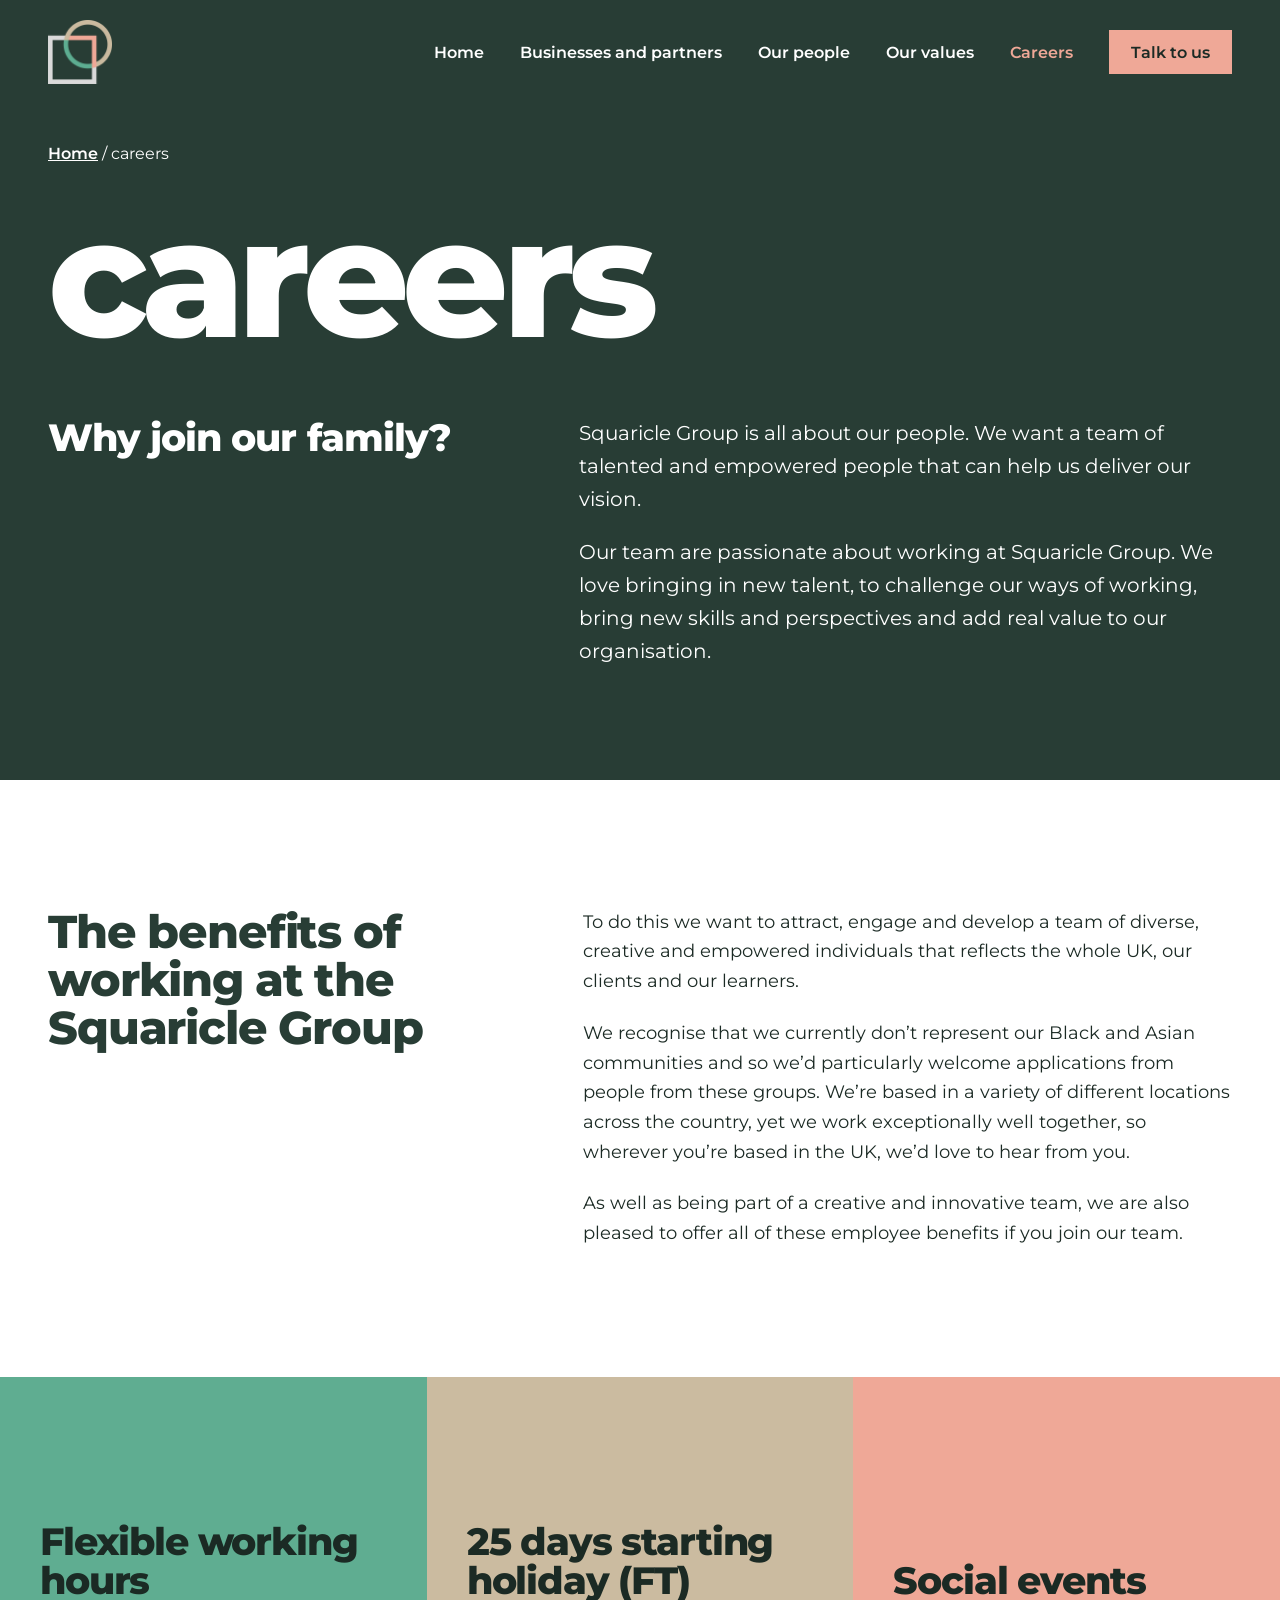
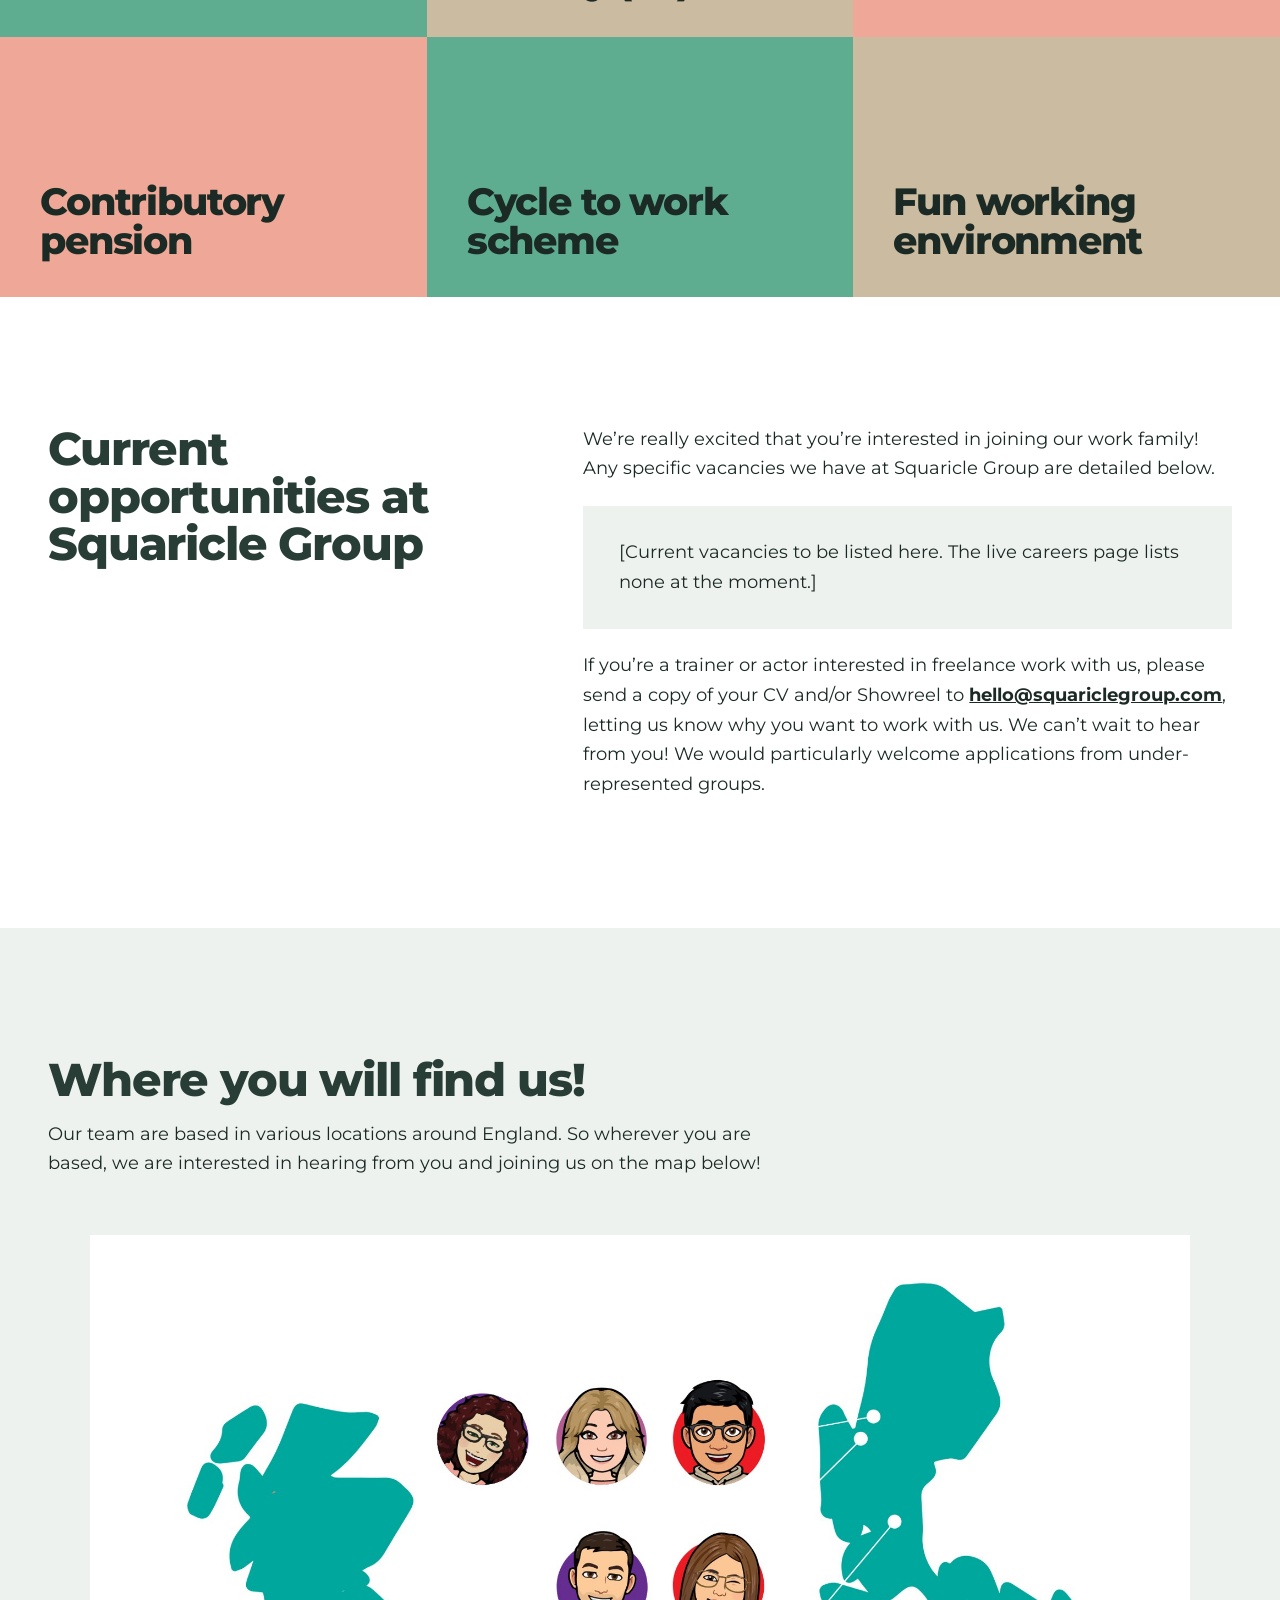
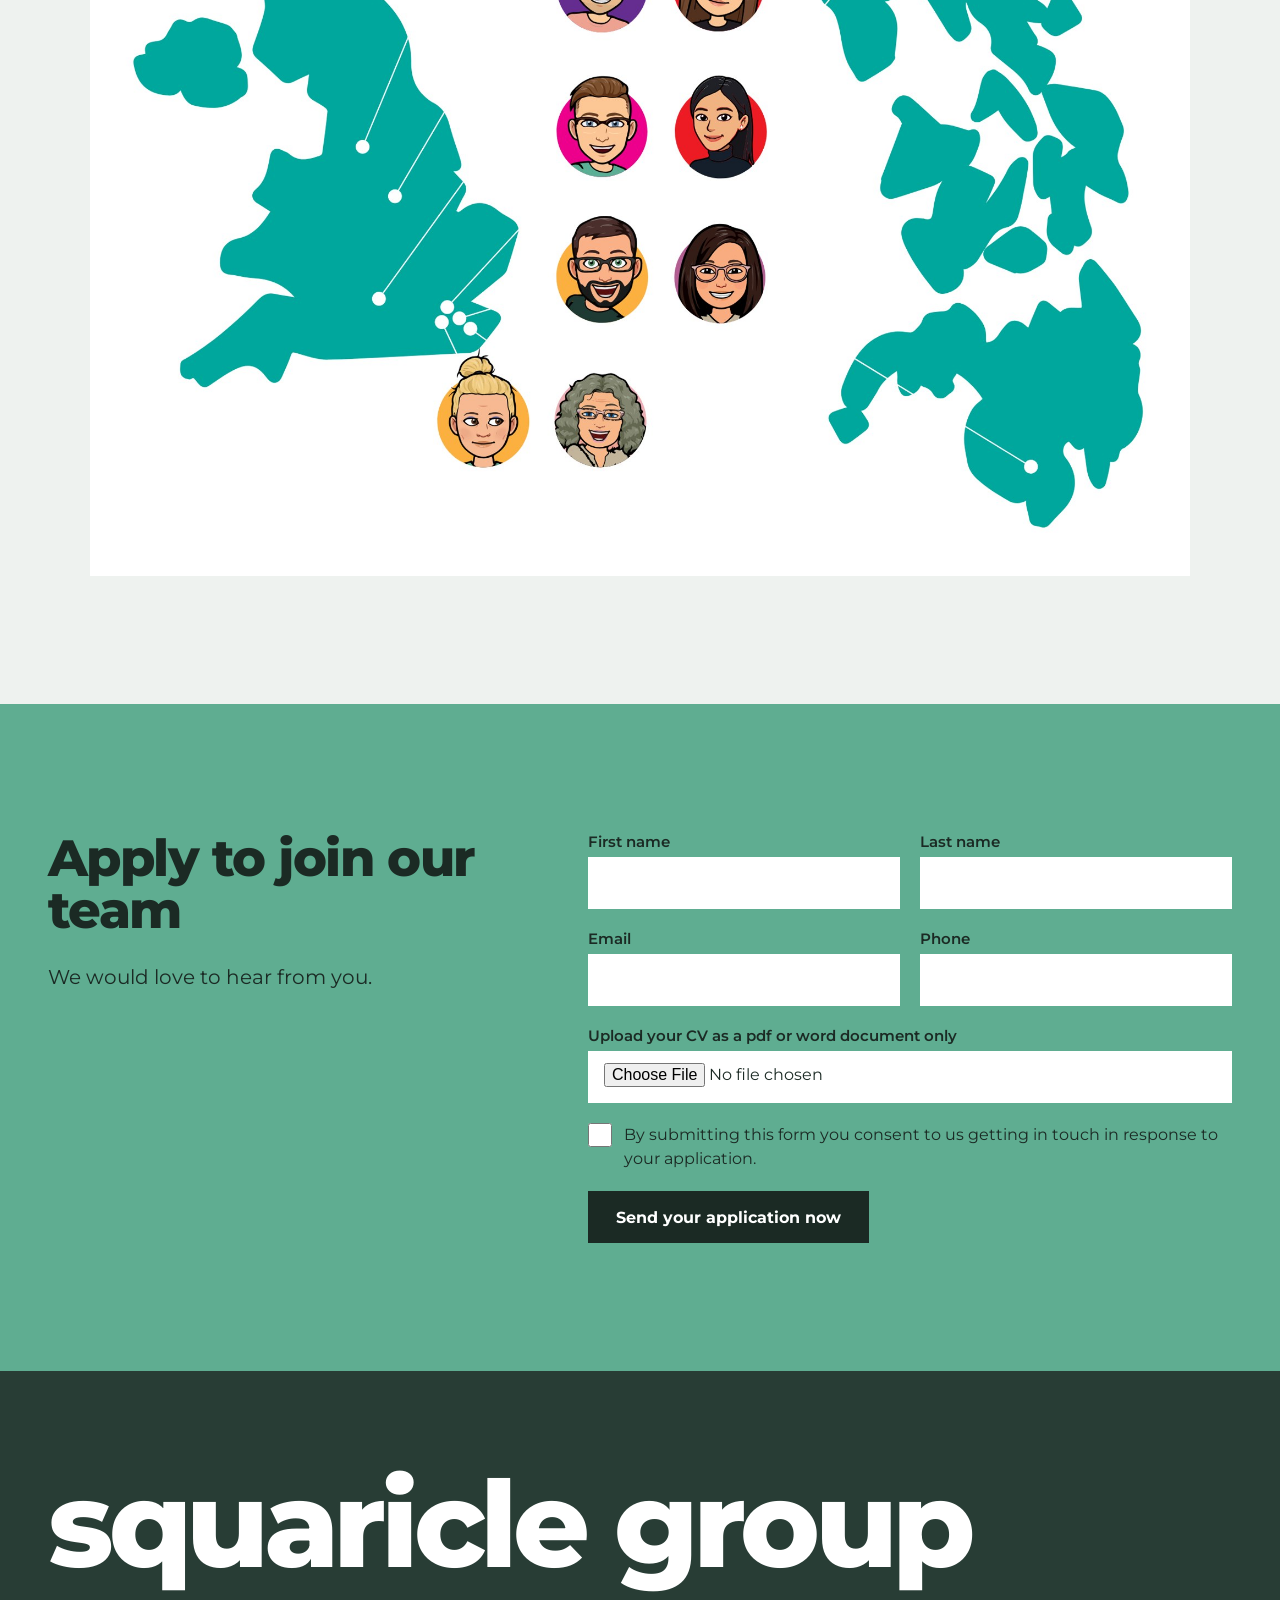
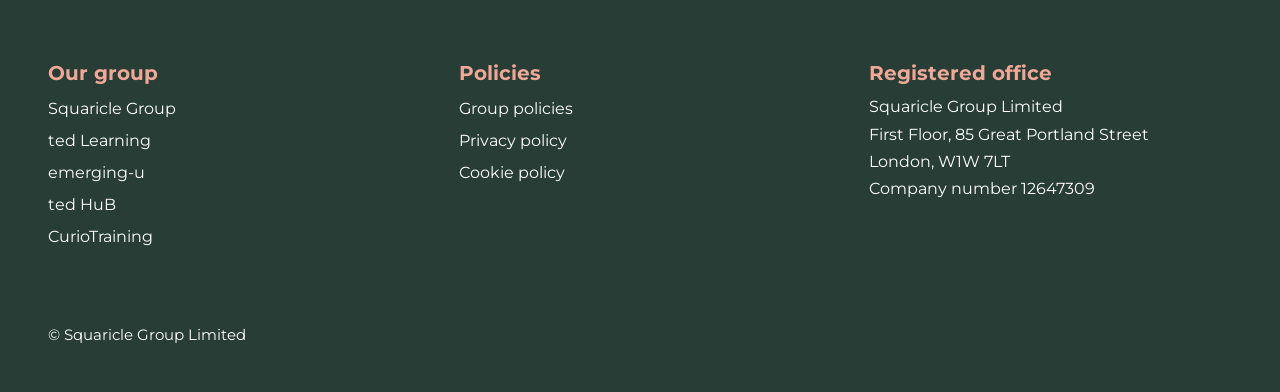
==== careers.html @ 1ebfaa3a "Squaricle Group website: static HTML/CSS/JS Twelve responsive pages, shared stylesheet and script, s" ====
<!doctype html>
<html lang="en">
<head>
<meta charset="utf-8">
<meta name="viewport" content="width=device-width, initial-scale=1">
<title>Careers | Squaricle Group</title>
<meta name="description" content="Join the Squaricle Group family. Benefits, where we are based and how to apply.">
<meta name="theme-color" content="#283d35">
<meta property="og:type" content="website">
<meta property="og:site_name" content="Squaricle Group">
<meta property="og:title" content="Careers | Squaricle Group">
<meta property="og:description" content="Join the Squaricle Group family. Benefits, where we are based and how to apply.">
<link rel="icon" href="assets/img/favicon-32.png" sizes="32x32" type="image/png">
<link rel="apple-touch-icon" href="assets/img/apple-touch-icon.png">
<link rel="preload" href="assets/fonts/montserrat-latin.woff2" as="font" type="font/woff2" crossorigin>
<link rel="stylesheet" href="css/site.css">
<link rel="stylesheet" href="css/careers.css">
</head>
<body>
<div style="position:relative;width:100%;background:#ffffff;font-family:'Montserrat',system-ui,sans-serif;color:#1b2a24;overflow:hidden">

<a class="skip" href="#top">Skip to content</a>
<header class="dk" style="background:#283d35">
<div class="wrap" style="display:flex;align-items:center;justify-content:space-between;gap:24px;height:104px">
<a href="index.html" aria-label="Squaricle Group home" style="display:block;line-height:0"><img src="assets/img/sg-symbol.png" alt="Squaricle Group" style="height:64px;width:64px;display:block"></a>
<nav class="nav" id="site-nav" aria-label="Main" style="display:flex;align-items:center;gap:36px">
<a href="index.html">Home</a>
<a href="index.html#brands">Businesses and partners</a>
<a href="our-team.html">Our people</a>
<a href="our-values.html">Our values</a>
<a href="careers.html" aria-current="page" style="color:#efa897">Careers</a>
<a href="index.html#contact" class="btn btn-s" style="min-height:44px;padding:0 22px;color:#1b2a24">Talk to us</a>
</nav>
<button type="button" class="menu-btn" aria-expanded="false" aria-controls="site-nav" aria-label="Open menu"><span></span><span></span><span></span></button>
</div>
</header>

<main id="top">

<section class="dk" style="background:#283d35;padding:40px 0 112px">
<div class="wrap">
<p style="margin:0 0 40px;font-size:16px;color:#ffffff"><a href="index.html" style="color:#ffffff;font-weight:600">Home</a> / careers</p>
<h1 style="margin:0;font-weight:800;font-size:clamp(64px,13vw,190px);line-height:0.9;letter-spacing:-0.045em;color:#ffffff">careers</h1>
<div class="two" style="display:grid;grid-template-columns:5fr 7fr;gap:64px;margin-top:64px;align-items:start">
<p style="margin:0;font-weight:800;font-size:clamp(28px,3vw,44px);line-height:1.1;letter-spacing:-0.025em;color:#ffffff">Why join our family?</p>
<div style="display:flex;flex-direction:column;gap:20px">
<p style="margin:0;font-size:20px;line-height:1.65;color:#ffffff">Squaricle Group is all about our people. We want a team of talented and empowered people that can help us deliver our vision.</p>
<p style="margin:0;font-size:20px;line-height:1.65;color:#ffffff">Our team are passionate about working at Squaricle Group. We love bringing in new talent, to challenge our ways of working, bring new skills and perspectives and add real value to our organisation.</p>
</div>
</div>
</div>
</section>

<section style="padding:128px 0">
<div class="wrap two" style="display:grid;grid-template-columns:5fr 7fr;gap:72px;align-items:start">
<h2 class="h2">The benefits of working at the Squaricle Group</h2>
<div style="display:flex;flex-direction:column;gap:22px">
<p class="p">To do this we want to attract, engage and develop a team of diverse, creative and empowered individuals that reflects the whole UK, our clients and our learners.</p>
<p class="p">We recognise that we currently don’t represent our Black and Asian communities and so we’d particularly welcome applications from people from these groups. We’re based in a variety of different locations across the country, yet we work exceptionally well together, so wherever you’re based in the UK, we’d love to hear from you.</p>
<p class="p">As well as being part of a creative and innovative team, we are also pleased to offer all of these employee benefits if you join our team.</p>
</div>
</div>
</section>

<section class="three" style="display:grid;grid-template-columns:repeat(3,minmax(0,1fr))">
<div class="ben" style="background:#5fad91"><p>Flexible working hours</p></div>
<div class="ben" style="background:#cbbba0"><p>25 days starting holiday (FT)</p></div>
<div class="ben" style="background:#efa897"><p>Social events</p></div>
<div class="ben" style="background:#efa897"><p>Contributory pension</p></div>
<div class="ben" style="background:#5fad91"><p>Cycle to work scheme</p></div>
<div class="ben" style="background:#cbbba0"><p>Fun working environment</p></div>
</section>

<section style="padding:128px 0">
<div class="wrap two" style="display:grid;grid-template-columns:5fr 7fr;gap:72px;align-items:start">
<div>
<h2 class="h2">Current opportunities at Squaricle Group</h2>
</div>
<div style="display:flex;flex-direction:column;gap:22px">
<p class="p">We’re really excited that you’re interested in joining our work family! Any specific vacancies we have at Squaricle Group are detailed below.</p>
<div style="background:#eef2ef;padding:32px 36px"><p class="p">[Current vacancies to be listed here. The live careers page lists none at the moment.]</p></div>
<p class="p">If you’re a trainer or actor interested in freelance work with us, please send a copy of your CV and/or Showreel to <a href="mailto:hello@squariclegroup.com">hello@squariclegroup.com</a>, letting us know why you want to work with us. We can’t wait to hear from you! We would particularly welcome applications from under-represented groups.</p>
</div>
</div>
</section>

<section style="background:#eef2ef;padding:128px 0">
<div class="wrap">
<h2 class="h2">Where you will find us!</h2>
<p class="p" style="margin-top:16px;max-width:760px">Our team are based in various locations around England. So wherever you are based, we are interested in hearing from you and joining us on the map below!</p>
<img src="assets/img/team-map-sept-26.jpg" alt="Map showing where the Squaricle Group family are based, in the United Kingdom and the Philippines" style="display:block;width:100%;max-width:1100px;height:auto;margin:56px auto 0;background:#ffffff">
</div>
</section>

<section id="apply" style="background:#5fad91;padding:128px 0">
<div class="wrap two" style="display:grid;grid-template-columns:5fr 7fr;gap:80px;align-items:start">
<div>
<h2 style="margin:0;font-weight:800;font-size:clamp(36px,4vw,60px);line-height:1.02;letter-spacing:-0.03em;color:#1b2a24">Apply to join our team</h2>
<p style="margin:24px 0 0;font-size:20px;line-height:1.6;color:#1b2a24;max-width:460px">We would love to hear from you.</p>
</div>
<form data-form method="post" action="#" style="display:grid;grid-template-columns:repeat(2,minmax(0,1fr));gap:20px">
<div><label class="lbl" for="cfn">First name</label><input class="fld" id="cfn" type="text" autocomplete="given-name" name="cfn"></div>
<div><label class="lbl" for="cln">Last name</label><input class="fld" id="cln" type="text" autocomplete="family-name" name="cln"></div>
<div><label class="lbl" for="cem">Email</label><input class="fld" id="cem" type="email" autocomplete="email" name="cem"></div>
<div><label class="lbl" for="cph">Phone</label><input class="fld" id="cph" type="tel" autocomplete="tel" name="cph"></div>
<div style="grid-column:1 / span 2"><label class="lbl" for="ccv">Upload your CV as a pdf or word document only</label><input class="fld" id="ccv" type="file" accept=".pdf,.doc,.docx" style="padding:12px 16px" name="ccv"></div>
<div style="grid-column:1 / span 2;display:flex;gap:12px;align-items:flex-start"><input id="cco" type="checkbox" style="width:24px;height:24px;margin:0;flex:none" name="cco"><label for="cco" style="font-size:16px;line-height:1.5;color:#1b2a24">By submitting this form you consent to us getting in touch in response to your application.</label></div>
<div style="grid-column:1 / span 2"><button type="submit" class="btn btn-i">Send your application now</button></div>
</form>
</div>
</section>

</main>

<footer class="dk" style="background:#283d35;padding:96px 0 48px;color:#ffffff">
<div class="wrap">
<p style="margin:0;font-weight:800;font-size:clamp(52px,9.4vw,136px);line-height:0.95;letter-spacing:-0.045em;color:#ffffff">squaricle group</p>
<div class="three" style="display:grid;grid-template-columns:repeat(3,minmax(0,1fr));gap:48px;margin-top:80px">
<div class="fl" style="display:flex;flex-direction:column">
<p style="margin:0 0 8px;font-size:20px;font-weight:700;color:#efa897">Our group</p>
<a href="index.html">Squaricle Group</a><a href="ted-learning.html">ted Learning</a><a href="emerging-u.html">emerging-u</a><a href="https://hub.tedlearning.co.uk">ted HuB</a><a href="https://www.curiotraining.com">CurioTraining</a>
</div>
<div class="fl" style="display:flex;flex-direction:column">
<p style="margin:0 0 8px;font-size:20px;font-weight:700;color:#efa897">Policies</p>
<a href="group-policies.html">Group policies</a><a href="privacy-policy.html">Privacy policy</a><a href="cookie-policy.html">Cookie policy</a>
</div>
<div>
<p style="margin:0 0 8px;font-size:20px;font-weight:700;color:#efa897">Registered office</p>
<p style="margin:0;font-size:16px;line-height:1.7;color:#ffffff">Squaricle Group Limited<br>First Floor, 85 Great Portland Street<br>London, W1W 7LT<br>Company number 12647309</p>
</div>
</div>
<p style="margin:72px 0 0;font-size:15px;color:#ffffff">© Squaricle Group Limited</p>
</div>
</footer>

</div>
<script src="js/site.js" defer></script>
</body>
</html>
---- css/site.css ----
/* Squaricle Group – shared styles: fonts, header menu, forms, project filter, hero video */

@font-face {
  font-family: 'Montserrat';
  font-style: normal;
  font-weight: 400 800;
  font-display: swap;
  src: url('../assets/fonts/montserrat-latin-ext.woff2') format('woff2');
  unicode-range: U+0100-02BA, U+02BD-02C5, U+02C7-02CC, U+02CE-02D7, U+02DD-02FF, U+0304, U+0308, U+0329, U+1D00-1DBF, U+1E00-1E9F, U+1EF2-1EFF, U+2020, U+20A0-20AB, U+20AD-20C4, U+2113, U+2C60-2C7F, U+A720-A7FF;
}
@font-face {
  font-family: 'Montserrat';
  font-style: normal;
  font-weight: 400 800;
  font-display: swap;
  src: url('../assets/fonts/montserrat-latin.woff2') format('woff2');
  unicode-range: U+0000-00FF, U+0131, U+0152-0153, U+02BB-02BC, U+02C6, U+02DA, U+02DC, U+0304, U+0308, U+0329, U+2000-206F, U+20AC, U+2122, U+2191, U+2193, U+2212, U+2215, U+FEFF, U+FFFD;
}

html { scroll-behavior: smooth; }
img { max-width: 100%; }
:target { scroll-margin-top: 24px; }

/* Skip link */
.skip {
  position: absolute;
  left: -9999px;
  top: 0;
  z-index: 100;
  padding: 14px 20px;
  background: #efa897;
  color: #1b2a24;
  font-weight: 700;
  text-decoration: none;
}
.skip:focus { left: 8px; top: 8px; }

/* Header and mobile menu */
header { position: relative; z-index: 30; }
.menu-btn {
  display: none;
  width: 48px;
  height: 48px;
  padding: 0;
  border: 0;
  background: #efa897;
  cursor: pointer;
  flex-direction: column;
  align-items: center;
  justify-content: center;
  gap: 6px;
}
.menu-btn span { display: block; width: 22px; height: 3px; background: #1b2a24; }
@media (max-width: 900px) {
  .menu-btn { display: flex; }
  .nav { display: none !important; }
  .nav.open {
    display: flex !important;
    flex-direction: column;
    align-items: stretch !important;
    gap: 0 !important;
    position: absolute;
    left: 0;
    right: 0;
    top: 100%;
    z-index: 40;
    background: #283d35;
    padding: 8px 20px 28px;
  }
  .nav.open a { display: block; padding: 15px 0; font-size: 20px; }
  .nav.open a.btn { display: flex; margin-top: 12px; font-size: 16px; padding: 0 22px; }
}

/* Project filter (home page) */
.chip { background: #ffffff; color: #1b2a24; }
.chip:hover { background: #fcb040; }
.chip[aria-pressed="true"] { background: #283d35; color: #ffffff; }
.card[hidden] { display: none; }

/* Hero video */
.herovid[hidden] { display: none; }
@media (prefers-reduced-motion: reduce) {
  html { scroll-behavior: auto; }
  .herovid { display: none; }
  .card img { transition: none; }
}

/* Forms */
.form-status {
  grid-column: 1 / -1;
  margin: 0;
  padding: 16px 20px;
  font-size: 16px;
  line-height: 1.5;
  font-weight: 600;
  background: #ffffff;
  color: #1b2a24;
}
.form-status[hidden] { display: none; }
.form-status.error { background: #1b2a24; color: #ffffff; }
---- css/careers.css ----
/* Page styles for careers.html */
body{margin:0;font-family:'Montserrat',system-ui,sans-serif}
*{box-sizing:border-box}
a:focus-visible,button:focus-visible,input:focus-visible{outline:3px solid #1b2a24;outline-offset:3px}
.dk a:focus-visible,.dk button:focus-visible{outline-color:#efa897}
.wrap{max-width:1440px;margin:0 auto;padding:0 48px}
.h2{margin:0;font-weight:800;font-size:clamp(32px,3.6vw,52px);line-height:1.04;letter-spacing:-0.025em;color:#283d35}
.p{margin:0;font-size:18px;line-height:1.65;color:#1b2a24}
.p a{color:#1b2a24;font-weight:700}
.nav a{color:#ffffff;text-decoration:none;font-weight:600;font-size:16px}
.nav a:hover{color:#efa897}
.btn{display:inline-flex;align-items:center;justify-content:center;min-height:52px;padding:0 28px;font-family:inherit;font-size:16px;font-weight:700;text-decoration:none;border:0;cursor:pointer;border-radius:0}
.btn-s{background:#efa897;color:#1b2a24}
.btn-i{background:#1b2a24;color:#ffffff}
.btn-i:hover{background:#283d35}
.lbl{display:block;font-size:15px;font-weight:600;color:#1b2a24;margin:0 0 6px}
.fld{display:block;width:100%;min-height:52px;padding:0 16px;font-family:inherit;font-size:16px;color:#1b2a24;background:#ffffff;border:0;border-radius:0}
.fl a{color:#ffffff;text-decoration:none;font-size:16px;line-height:2}
.fl a:hover{color:#efa897}
.ben{min-height:260px;padding:36px 40px;display:flex;align-items:flex-end}
.ben p{margin:0;font-weight:800;font-size:clamp(28px,3vw,44px);line-height:1.02;letter-spacing:-0.03em;color:#1b2a24}
@media(max-width:900px){
.wrap{padding:0 20px}
.two{grid-template-columns:1fr !important}
.three{grid-template-columns:1fr !important}
.ben{min-height:150px;padding:24px 20px}
.nav{display:none !important}
}
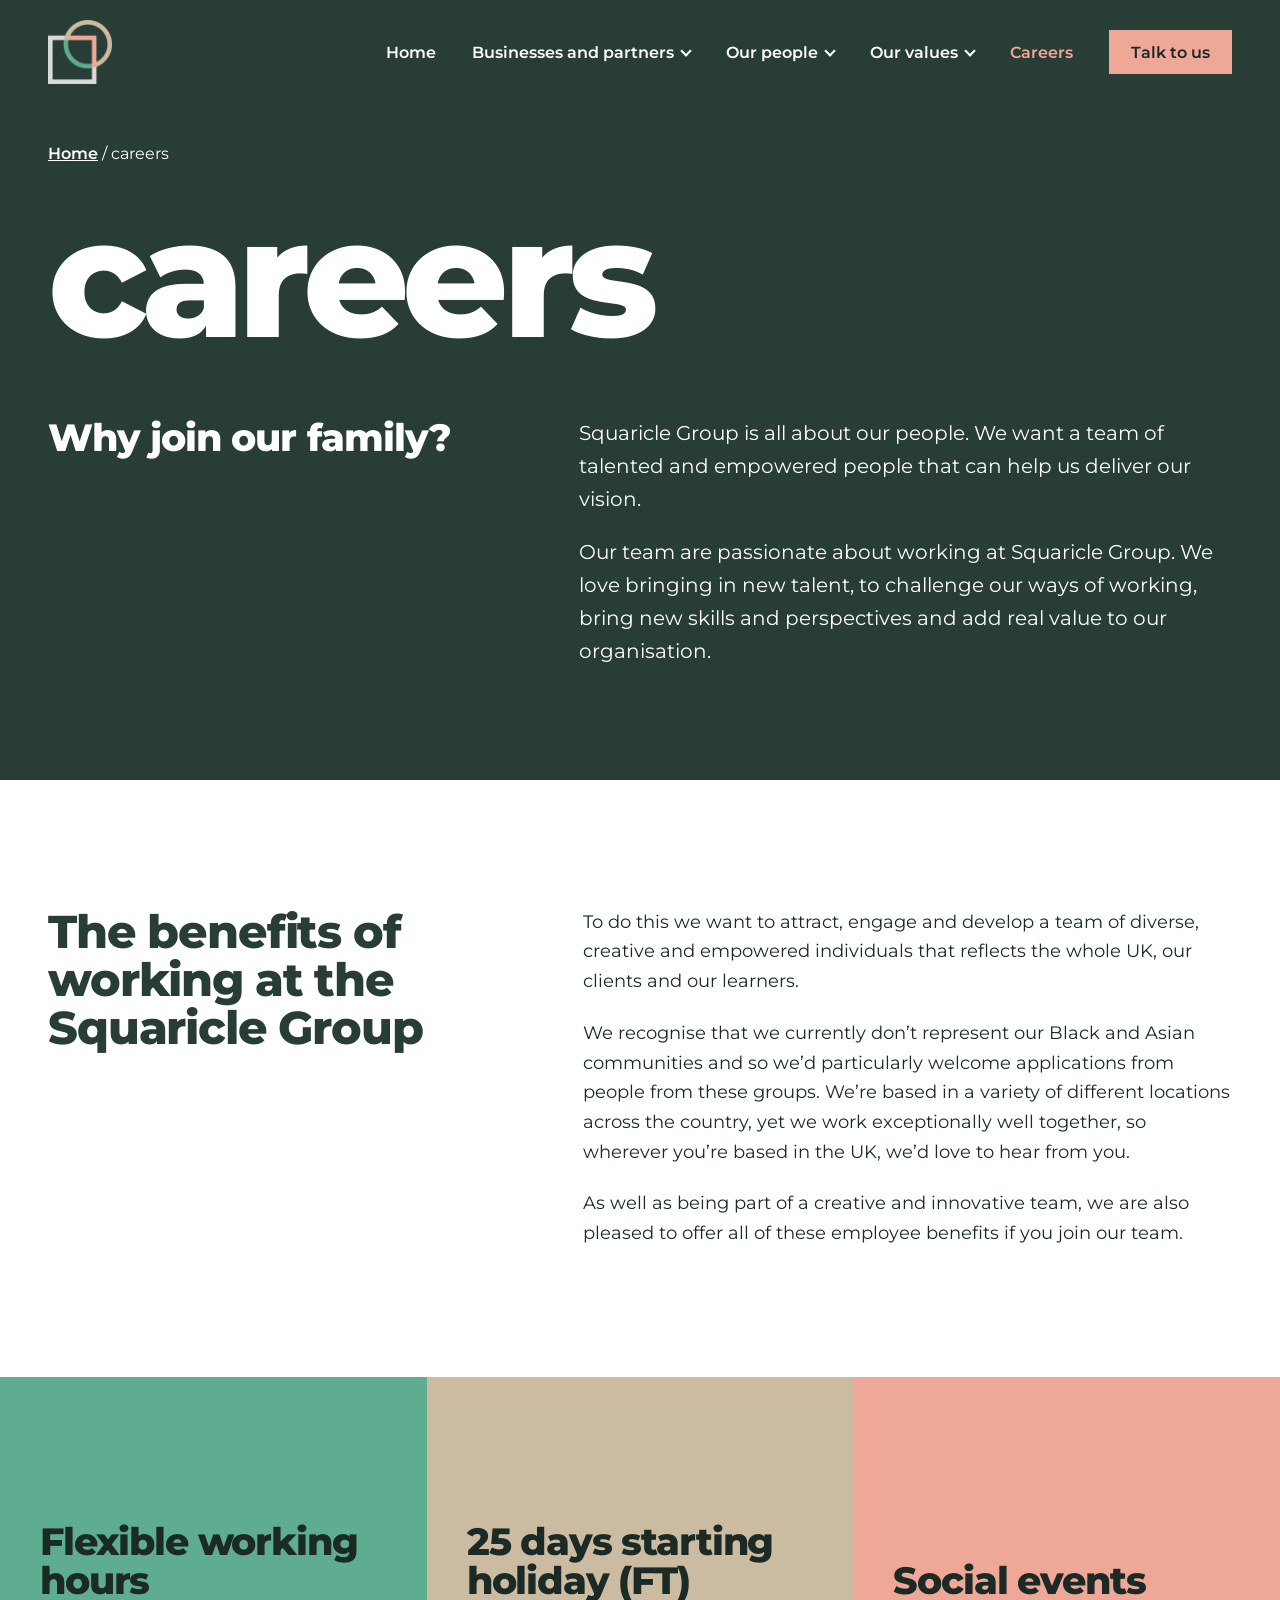
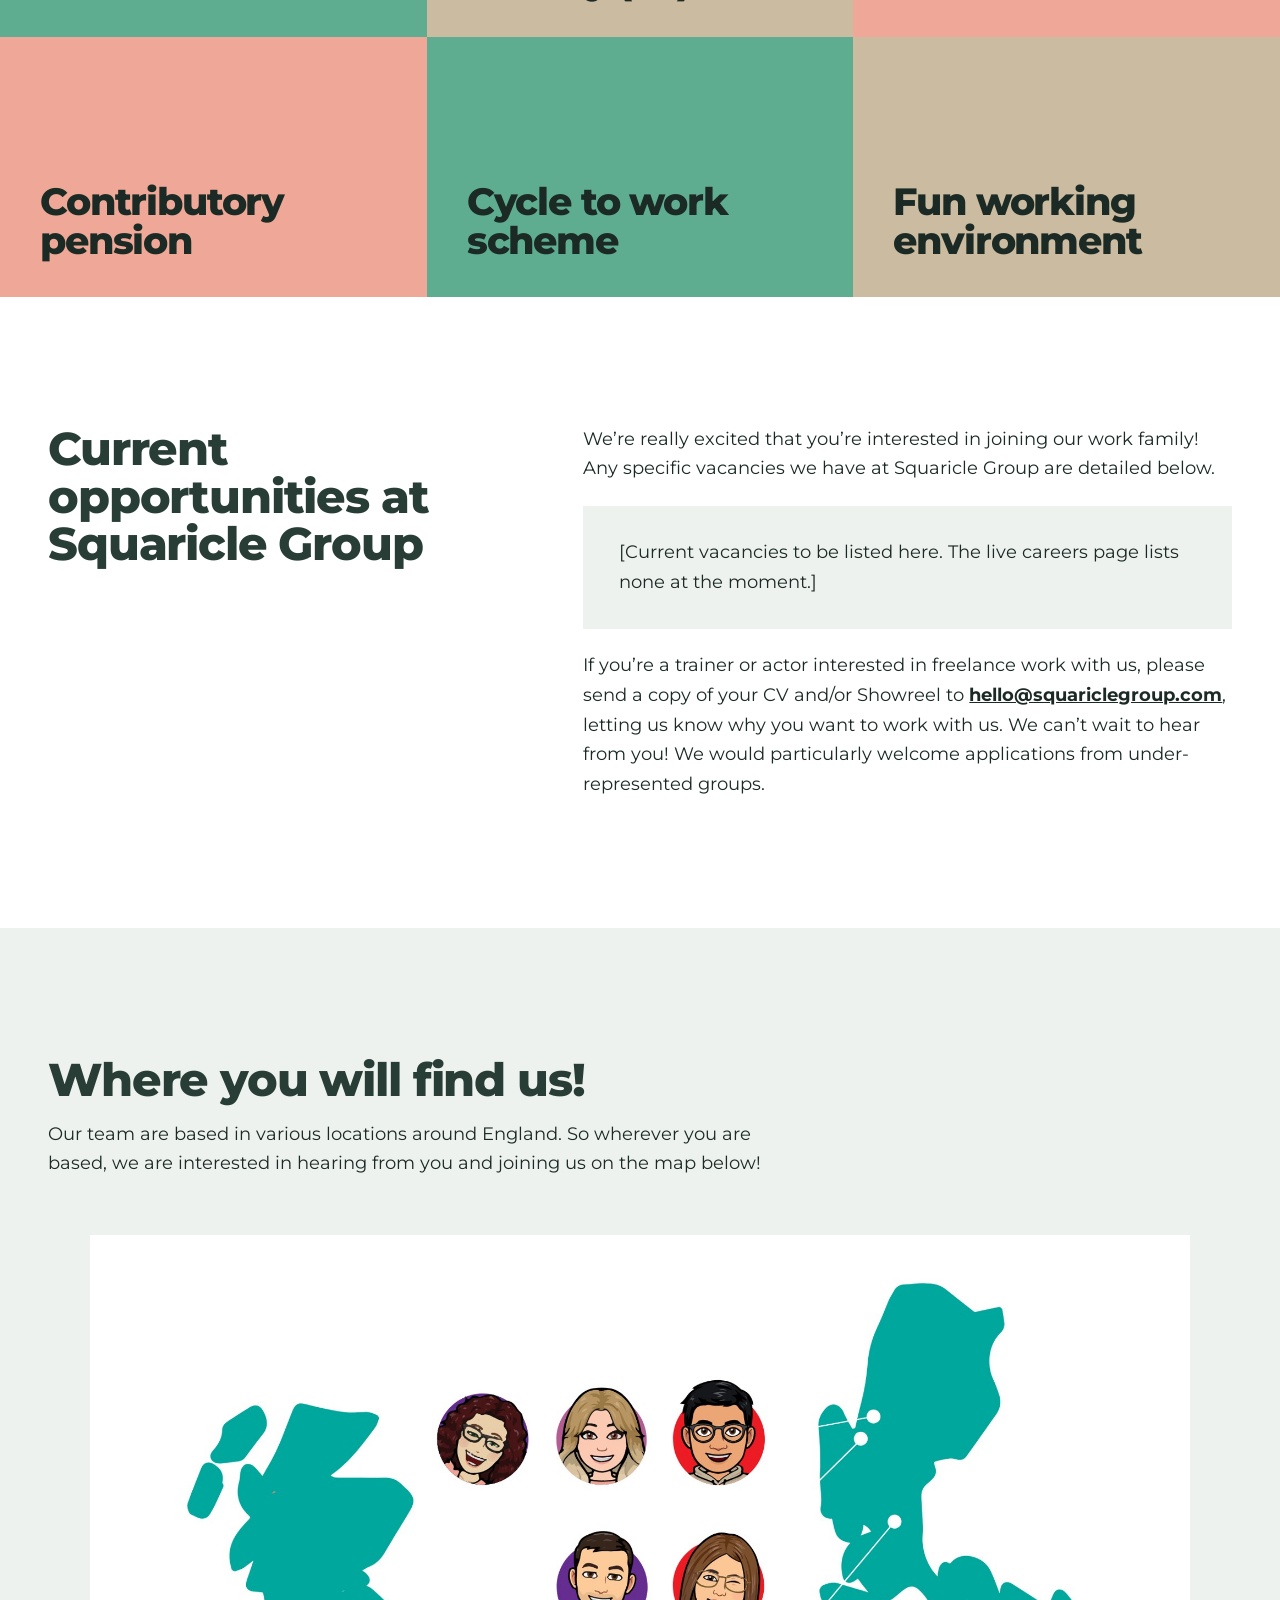
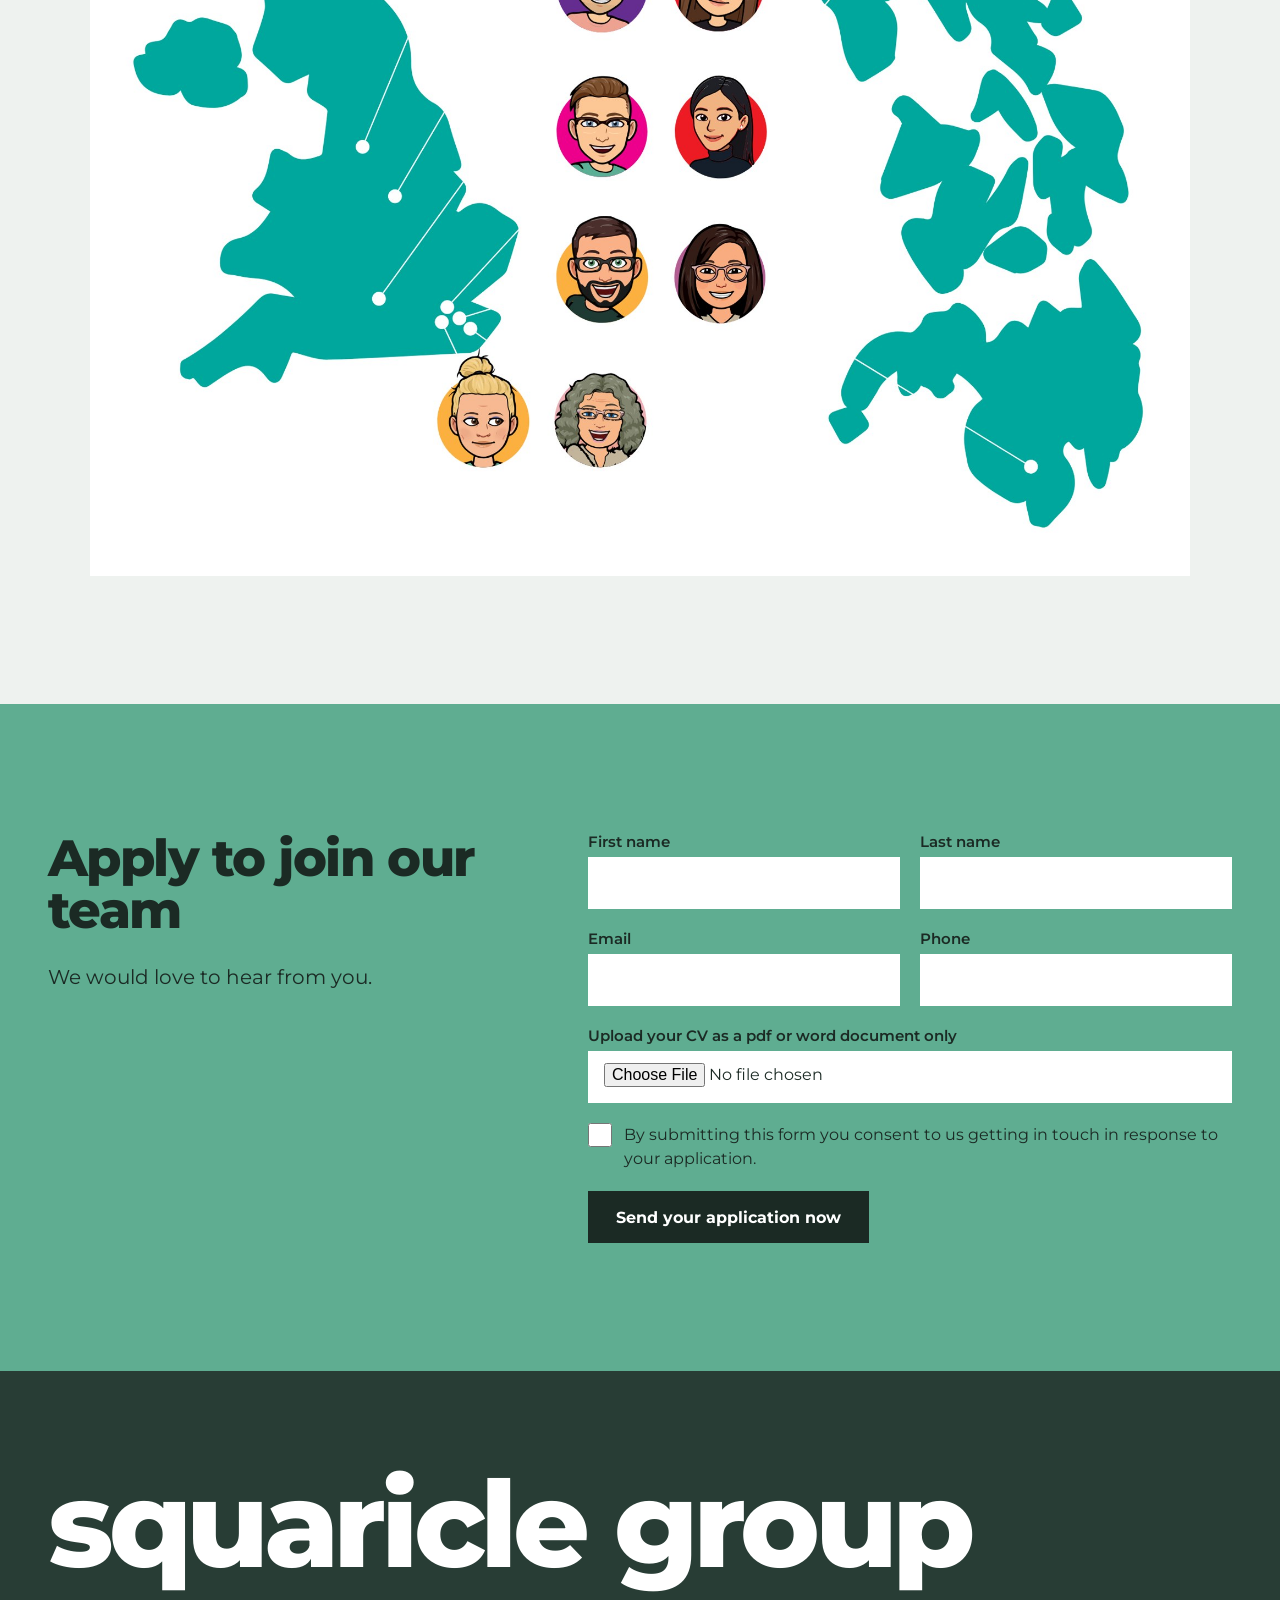
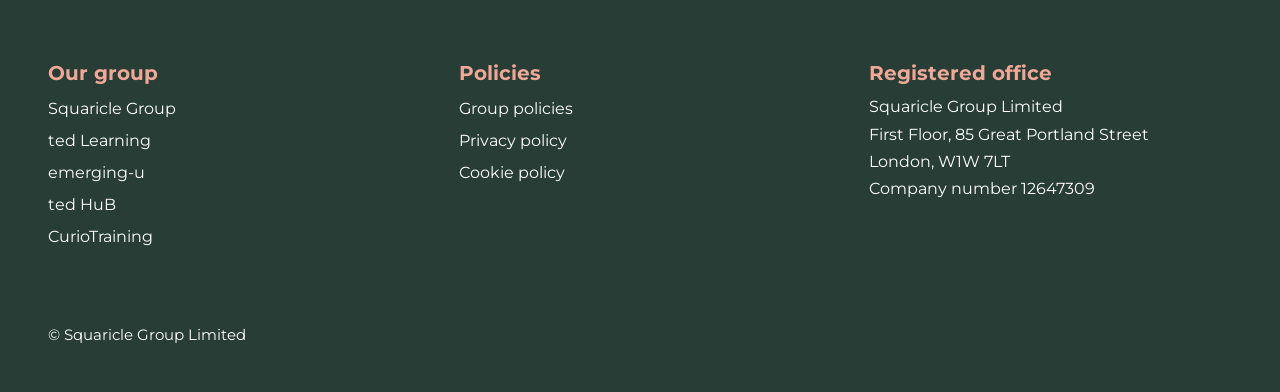
==== commit 329e1b51: "Add drop-down sub pages, Our values tab bar and mission placeholder Co-Authored-By: Claude Sonnet 5." ====
--- a/careers.html
+++ b/careers.html
@@ -25,9 +25,9 @@
 <a href="index.html" aria-label="Squaricle Group home" style="display:block;line-height:0"><img src="assets/img/sg-symbol.png" alt="Squaricle Group" style="height:64px;width:64px;display:block"></a>
 <nav class="nav" id="site-nav" aria-label="Main" style="display:flex;align-items:center;gap:36px">
 <a href="index.html">Home</a>
-<a href="index.html#brands">Businesses and partners</a>
-<a href="our-team.html">Our people</a>
-<a href="our-values.html">Our values</a>
+<div class="has-sub"><a href="index.html#brands">Businesses and partners</a><ul class="sub" aria-label="Businesses and partners"><li><a href="ted-learning.html">ted Learning</a></li><li><a href="https://hub.tedlearning.co.uk" target="_blank" rel="noopener">ted HuB</a></li><li><a href="emerging-u.html">emerging-u</a></li><li><a href="https://www.curiotraining.com" target="_blank" rel="noopener">CurioTraining</a></li></ul></div>
+<div class="has-sub"><a href="our-team.html">Our people</a><ul class="sub" aria-label="Our people"><li><a href="our-team.html#leadership">Leadership</a></li><li><a href="our-team.html">Our team</a></li></ul></div>
+<div class="has-sub"><a href="our-values.html">Our values</a><ul class="sub" aria-label="Our values"><li><a href="our-values.html">Our values &amp; mission</a></li><li><a href="diversity-and-inclusion.html">Diversity &amp; inclusion</a></li><li><a href="people-policy.html">People policy</a></li><li><a href="corporate-social-responsibility.html">Corporate social responsibility</a></li></ul></div>
 <a href="careers.html" aria-current="page" style="color:#efa897">Careers</a>
 <a href="index.html#contact" class="btn btn-s" style="min-height:44px;padding:0 22px;color:#1b2a24">Talk to us</a>
 </nav>
--- a/css/site.css
+++ b/css/site.css
@@ -71,6 +71,60 @@
   .nav.open a.btn { display: flex; margin-top: 12px; font-size: 16px; padding: 0 22px; }
 }
 
+/* Dropdown sub-menus */
+.has-sub { position: relative; padding: 24px 0; margin: -24px 0; }
+.has-sub > a::after { content: ""; display: inline-block; width: 6px; height: 6px; margin: 0 0 3px 8px; border-right: 2px solid currentColor; border-bottom: 2px solid currentColor; transform: rotate(45deg); }
+.sub {
+  display: none;
+  position: absolute;
+  top: 100%;
+  left: -20px;
+  z-index: 50;
+  min-width: 270px;
+  margin: 0;
+  padding: 12px 0;
+  list-style: none;
+  background: #283d35;
+}
+.sub a { display: block; padding: 12px 24px; white-space: nowrap; }
+.sub a[aria-current="page"] { color: #efa897; }
+.has-sub:hover .sub,
+.has-sub:focus-within .sub { display: block; }
+
+/* Section tab bar (Our values pages) */
+.subnav { background: #eef2ef; }
+.subnav ul {
+  display: flex;
+  flex-wrap: wrap;
+  gap: 8px;
+  max-width: 1440px;
+  margin: 0 auto;
+  padding: 20px 48px;
+  list-style: none;
+  box-sizing: border-box;
+}
+.subnav a {
+  display: flex;
+  align-items: center;
+  min-height: 48px;
+  padding: 0 22px;
+  background: #ffffff;
+  color: #1b2a24;
+  font-size: 16px;
+  font-weight: 700;
+  text-decoration: none;
+}
+.subnav a:hover { background: #fcb040; }
+.subnav a[aria-current="page"] { background: #283d35; color: #ffffff; }
+@media (max-width: 900px) {
+  .subnav ul { padding: 14px 20px; gap: 6px; }
+  .subnav a { padding: 0 16px; font-size: 15px; }
+  .has-sub { padding: 0; margin: 0; }
+  .has-sub > a::after { display: none; }
+  .sub { display: block; position: static; min-width: 0; padding: 0 0 8px 16px; background: none; }
+  .nav.open .sub a { padding: 10px 0; font-size: 17px; font-weight: 600; }
+}
+
 /* Project filter (home page) */
 .chip { background: #ffffff; color: #1b2a24; }
 .chip:hover { background: #fcb040; }
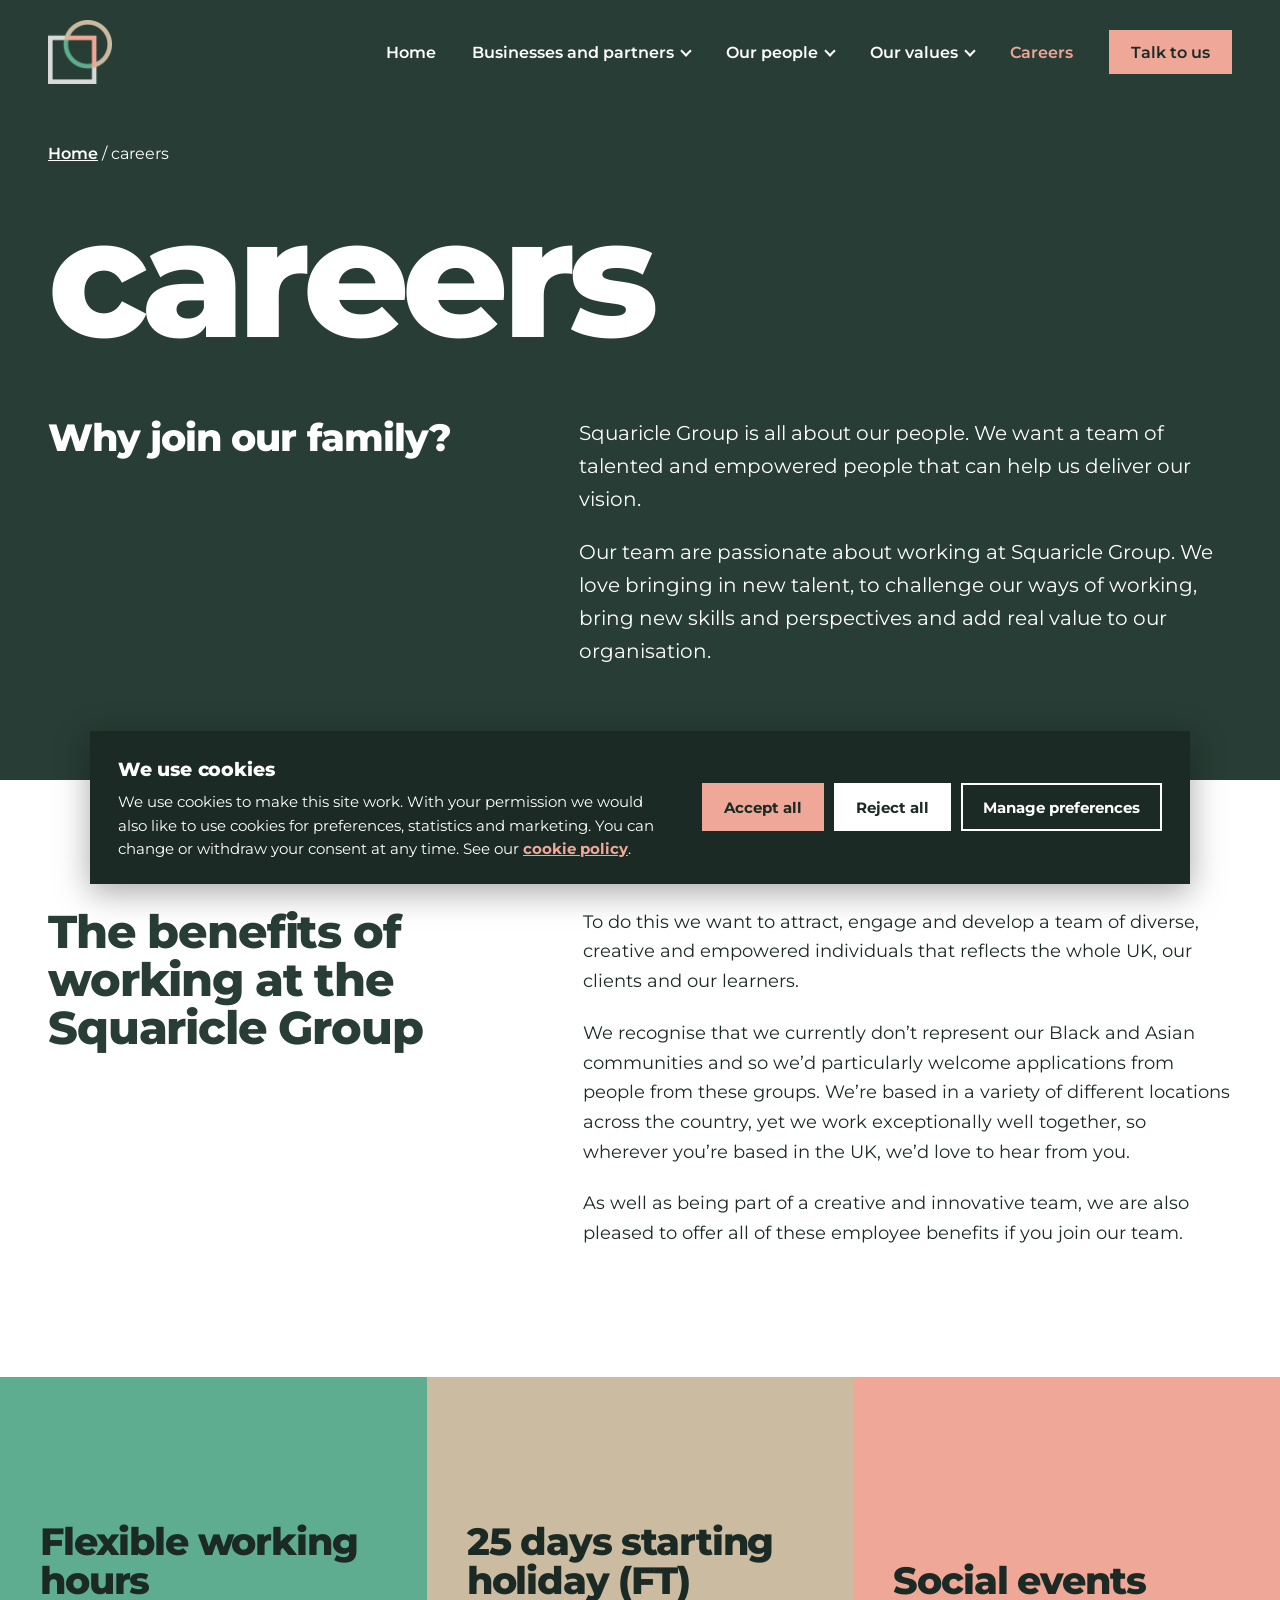
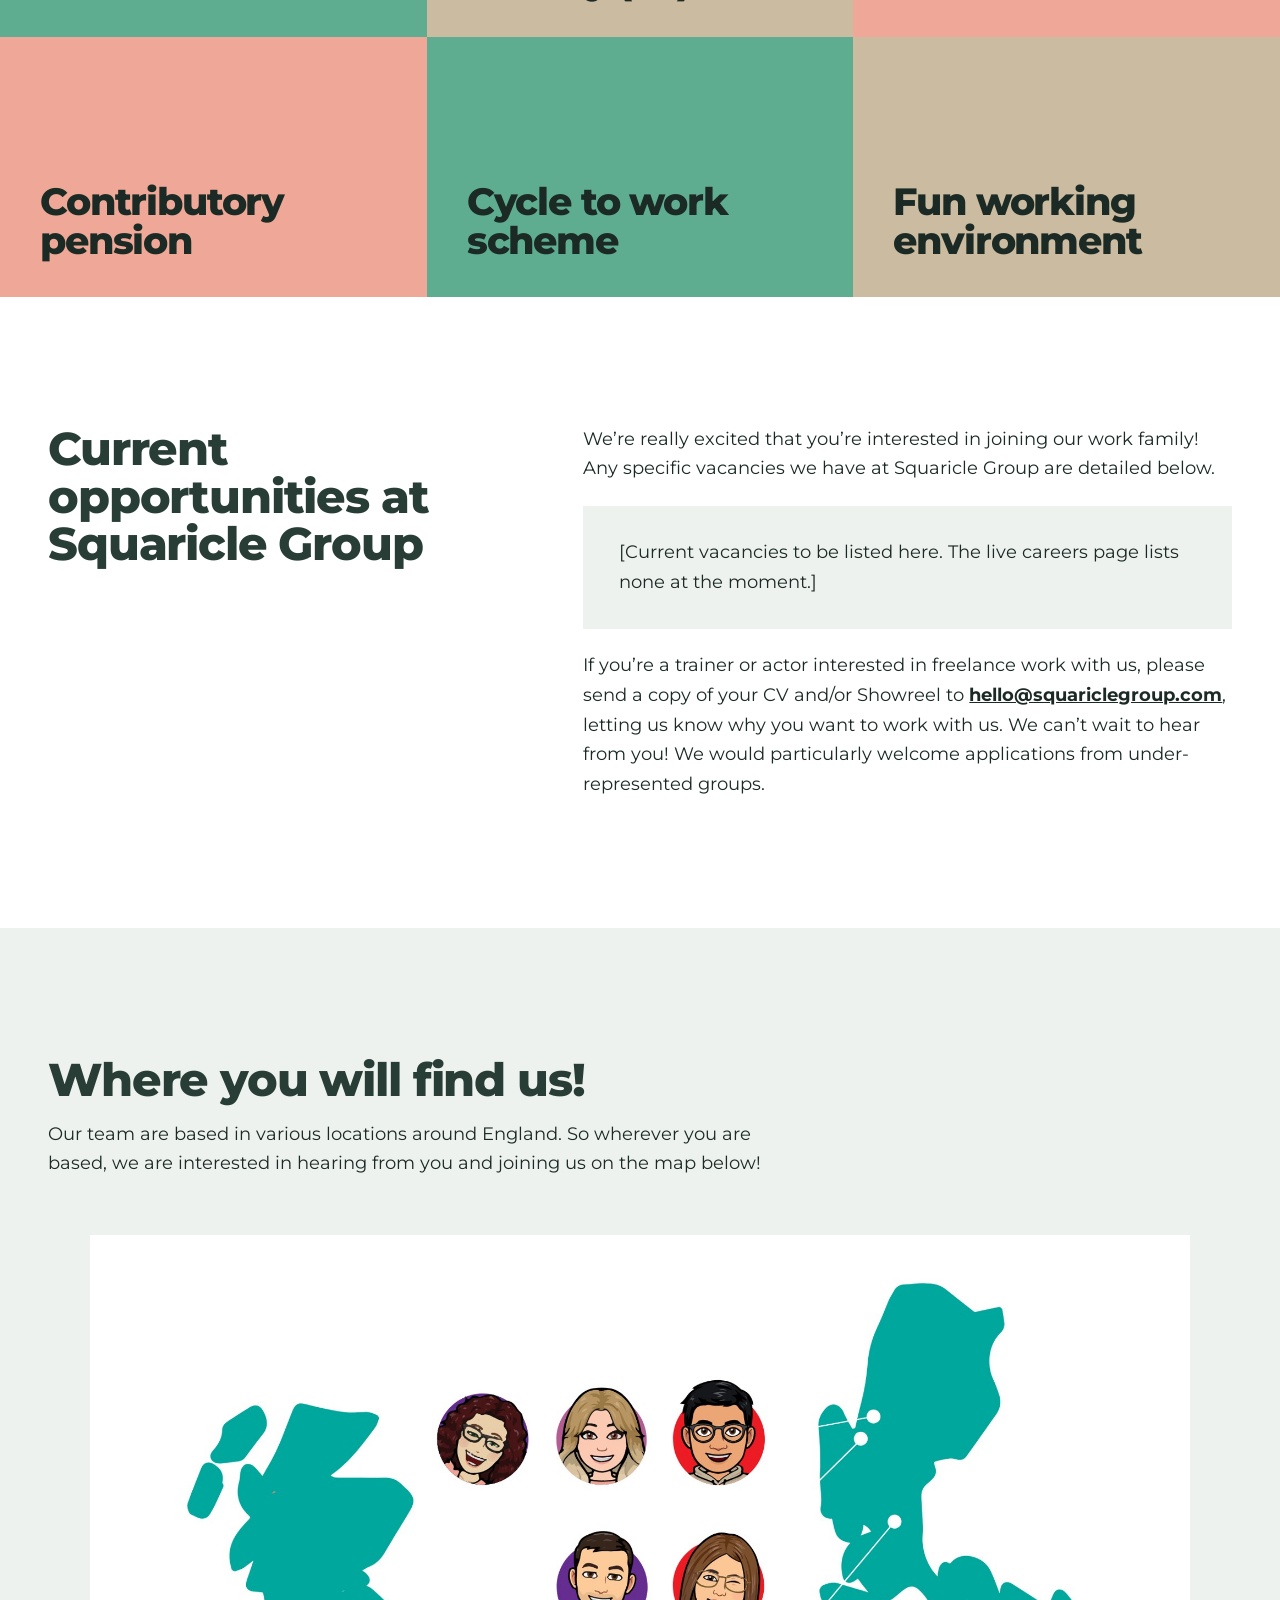
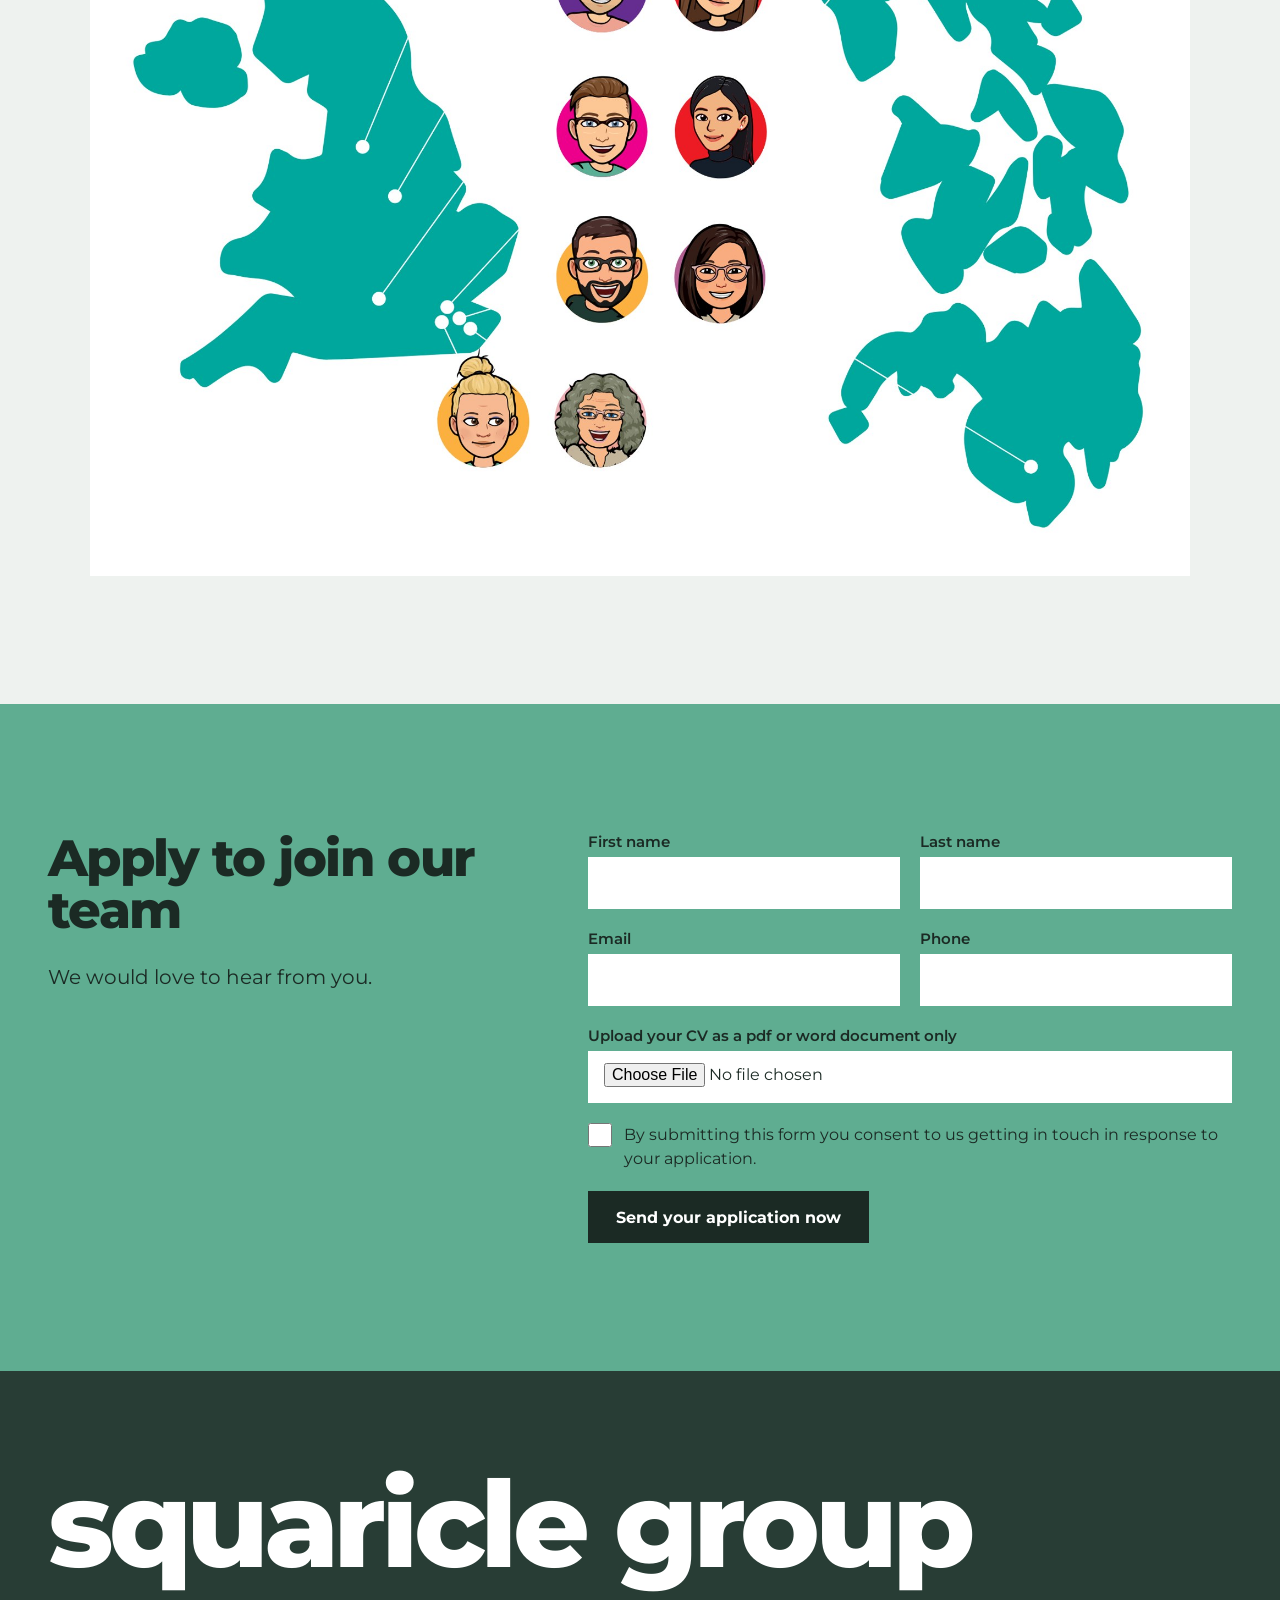
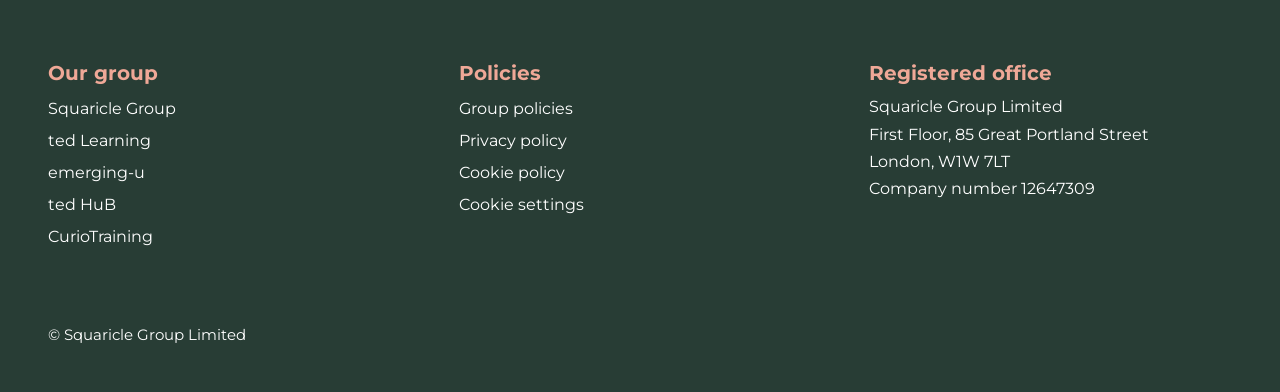
==== commit 545beeec: "Add cookie consent banner and preferences panel; connect cookie policy buttons Co-Authored-By: Claud" ====
--- a/careers.html
+++ b/careers.html
@@ -14,6 +14,7 @@
 <link rel="apple-touch-icon" href="assets/img/apple-touch-icon.png">
 <link rel="preload" href="assets/fonts/montserrat-latin.woff2" as="font" type="font/woff2" crossorigin>
 <link rel="stylesheet" href="css/site.css">
+<link rel="stylesheet" href="css/consent.css">
 <link rel="stylesheet" href="css/careers.css">
 </head>
 <body>
@@ -122,7 +123,7 @@
 </div>
 <div class="fl" style="display:flex;flex-direction:column">
 <p style="margin:0 0 8px;font-size:20px;font-weight:700;color:#efa897">Policies</p>
-<a href="group-policies.html">Group policies</a><a href="privacy-policy.html">Privacy policy</a><a href="cookie-policy.html">Cookie policy</a>
+<a href="group-policies.html">Group policies</a><a href="privacy-policy.html">Privacy policy</a><a href="cookie-policy.html">Cookie policy</a><a href="cookie-policy.html#consent" data-consent-open>Cookie settings</a>
 </div>
 <div>
 <p style="margin:0 0 8px;font-size:20px;font-weight:700;color:#efa897">Registered office</p>
@@ -134,6 +135,7 @@
 </footer>
 
 </div>
+<script src="js/consent.js" defer></script>
 <script src="js/site.js" defer></script>
 </body>
 </html>
--- a/css/consent.css
+++ b/css/consent.css
@@ -0,0 +1,79 @@
+/* Cookie consent banner and preferences panel */
+
+.sg-banner {
+  position: fixed;
+  left: 16px;
+  right: 16px;
+  bottom: 16px;
+  z-index: 1000;
+  display: flex;
+  flex-wrap: wrap;
+  align-items: center;
+  justify-content: space-between;
+  gap: 20px 32px;
+  max-width: 1100px;
+  margin: 0 auto;
+  padding: 24px 28px;
+  box-sizing: border-box;
+  background: #1b2a24;
+  color: #ffffff;
+  font-family: 'Montserrat', system-ui, sans-serif;
+  box-shadow: 0 8px 32px rgba(0, 0, 0, 0.35);
+}
+.sg-banner-text { flex: 1 1 420px; }
+.sg-banner p { margin: 0; font-size: 15px; line-height: 1.55; }
+.sg-banner .sg-banner-title { margin-bottom: 6px; font-size: 19px; font-weight: 800; letter-spacing: -0.01em; }
+.sg-banner a { color: #efa897; font-weight: 700; }
+.sg-banner-actions { display: flex; flex-wrap: wrap; gap: 10px; }
+
+.sg-btn {
+  min-height: 48px;
+  padding: 0 22px;
+  border: 0;
+  border-radius: 0;
+  font-family: inherit;
+  font-size: 15px;
+  font-weight: 700;
+  cursor: pointer;
+}
+.sg-btn-accept { background: #efa897; color: #1b2a24; }
+.sg-btn-reject { background: #ffffff; color: #1b2a24; }
+.sg-btn-manage { background: transparent; color: inherit; box-shadow: inset 0 0 0 2px currentColor; }
+.sg-btn:hover { filter: brightness(0.94); }
+.sg-btn:focus-visible,
+.sg-banner a:focus-visible,
+.sg-dialog input:focus-visible { outline: 3px solid #fcb040; outline-offset: 3px; }
+
+.sg-dialog {
+  width: min(720px, calc(100vw - 32px));
+  max-height: calc(100vh - 32px);
+  padding: 0;
+  border: 0;
+  background: #ffffff;
+  color: #1b2a24;
+  font-family: 'Montserrat', system-ui, sans-serif;
+}
+.sg-dialog::backdrop { background: rgba(27, 42, 36, 0.7); }
+.sg-dialog-body { padding: 32px; }
+.sg-dialog h2 { margin: 0 0 14px; font-size: 28px; font-weight: 800; letter-spacing: -0.02em; color: #283d35; }
+.sg-dialog p { margin: 0 0 18px; font-size: 15px; line-height: 1.6; }
+.sg-cat { margin-bottom: 12px; padding: 18px 20px; background: #eef2ef; }
+.sg-cat p { margin: 8px 0 0; font-size: 14px; }
+.sg-cat-head { display: flex; align-items: center; gap: 14px; }
+.sg-cat-head label { flex: 1; font-size: 18px; font-weight: 700; color: #283d35; }
+.sg-cat-head input { width: 26px; height: 26px; margin: 0; flex: none; accent-color: #283d35; }
+.sg-always { font-size: 14px; font-weight: 700; }
+.sg-dialog-actions { display: flex; flex-wrap: wrap; gap: 10px; margin-top: 24px; }
+.sg-dialog .sg-btn-manage { color: #1b2a24; }
+.sg-dialog .sg-btn-reject { background: #ffffff; box-shadow: inset 0 0 0 2px #1b2a24; }
+
+@media (max-width: 600px) {
+  .sg-banner { left: 0; right: 0; bottom: 0; padding: 20px; max-height: 80vh; overflow-y: auto; }
+  .sg-banner-actions .sg-btn { flex: 1 1 100%; }
+  .sg-dialog-body { padding: 22px 18px; }
+  .sg-dialog-actions .sg-btn { flex: 1 1 100%; }
+}
+@media (prefers-reduced-motion: no-preference) {
+  .sg-banner { animation: sg-rise 0.3s ease-out; }
+  @keyframes sg-rise { from { transform: translateY(24px); opacity: 0; } to { transform: none; opacity: 1; } }
+}
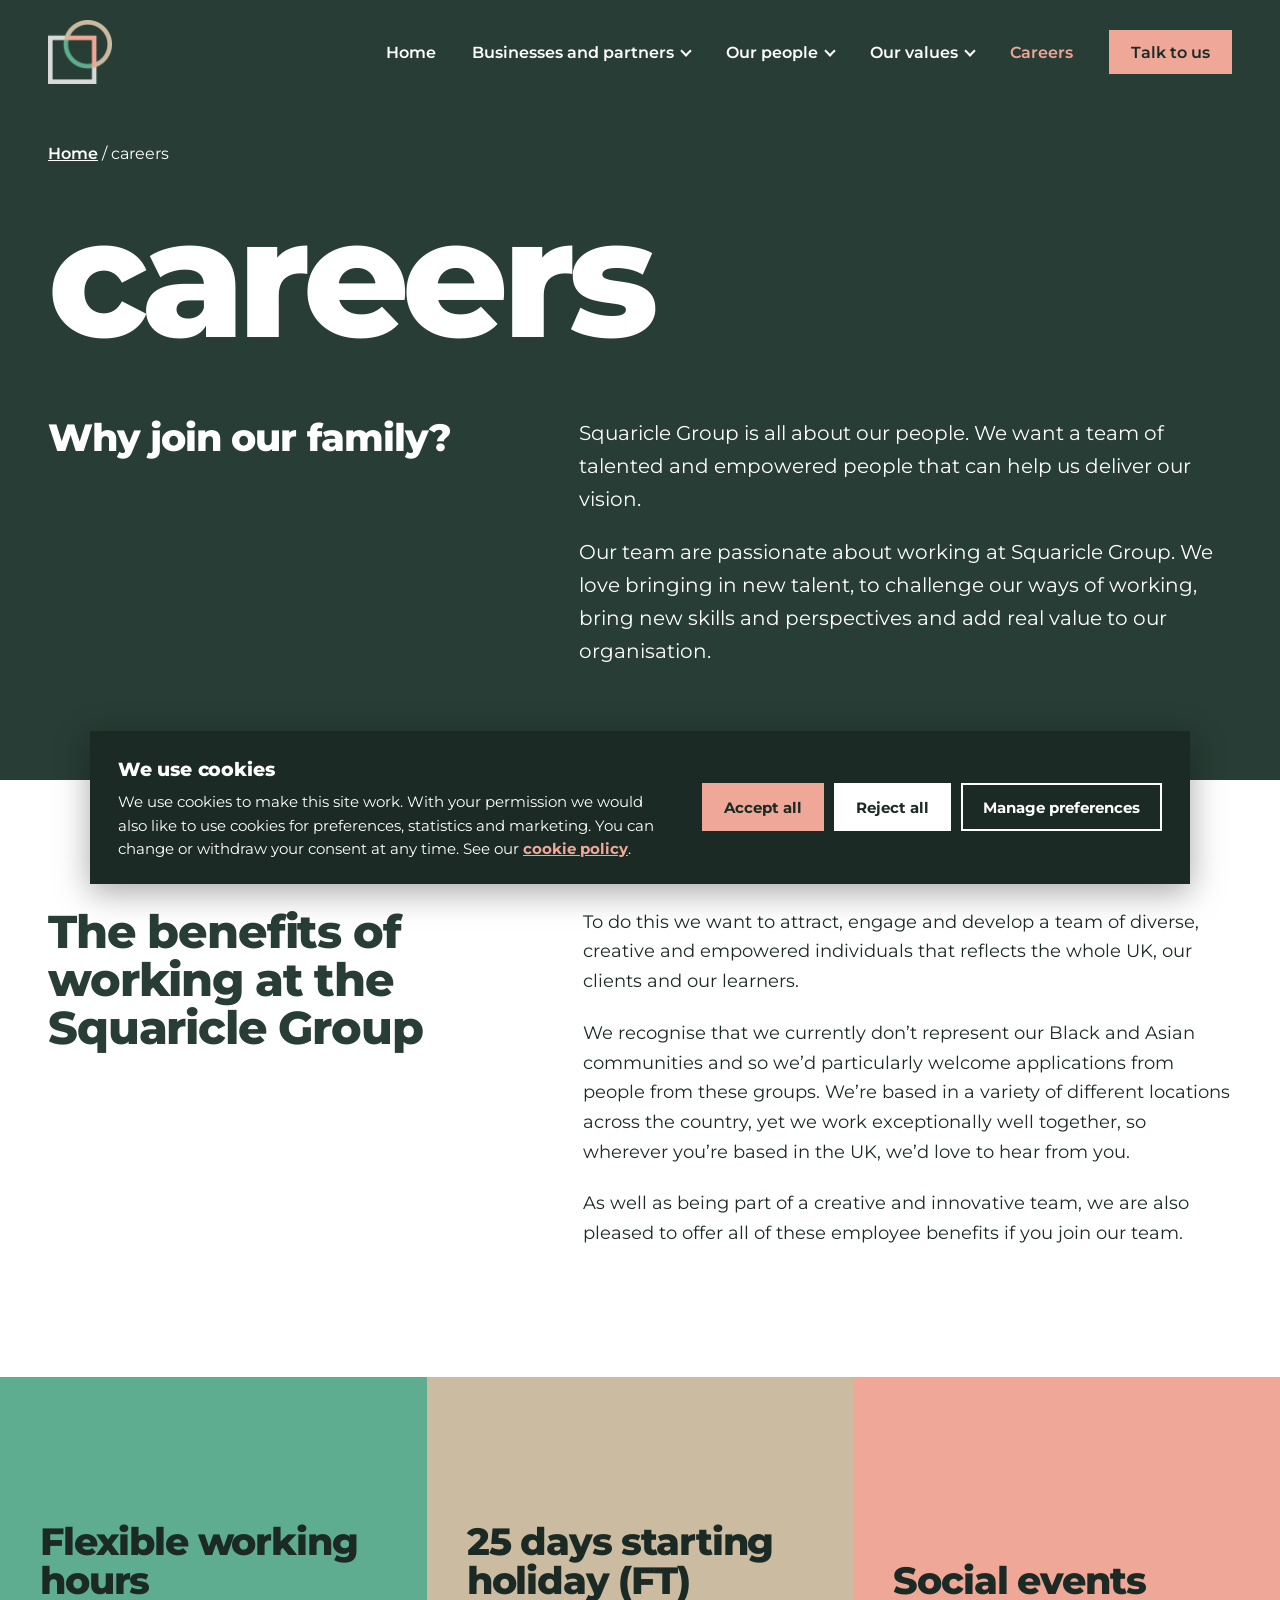
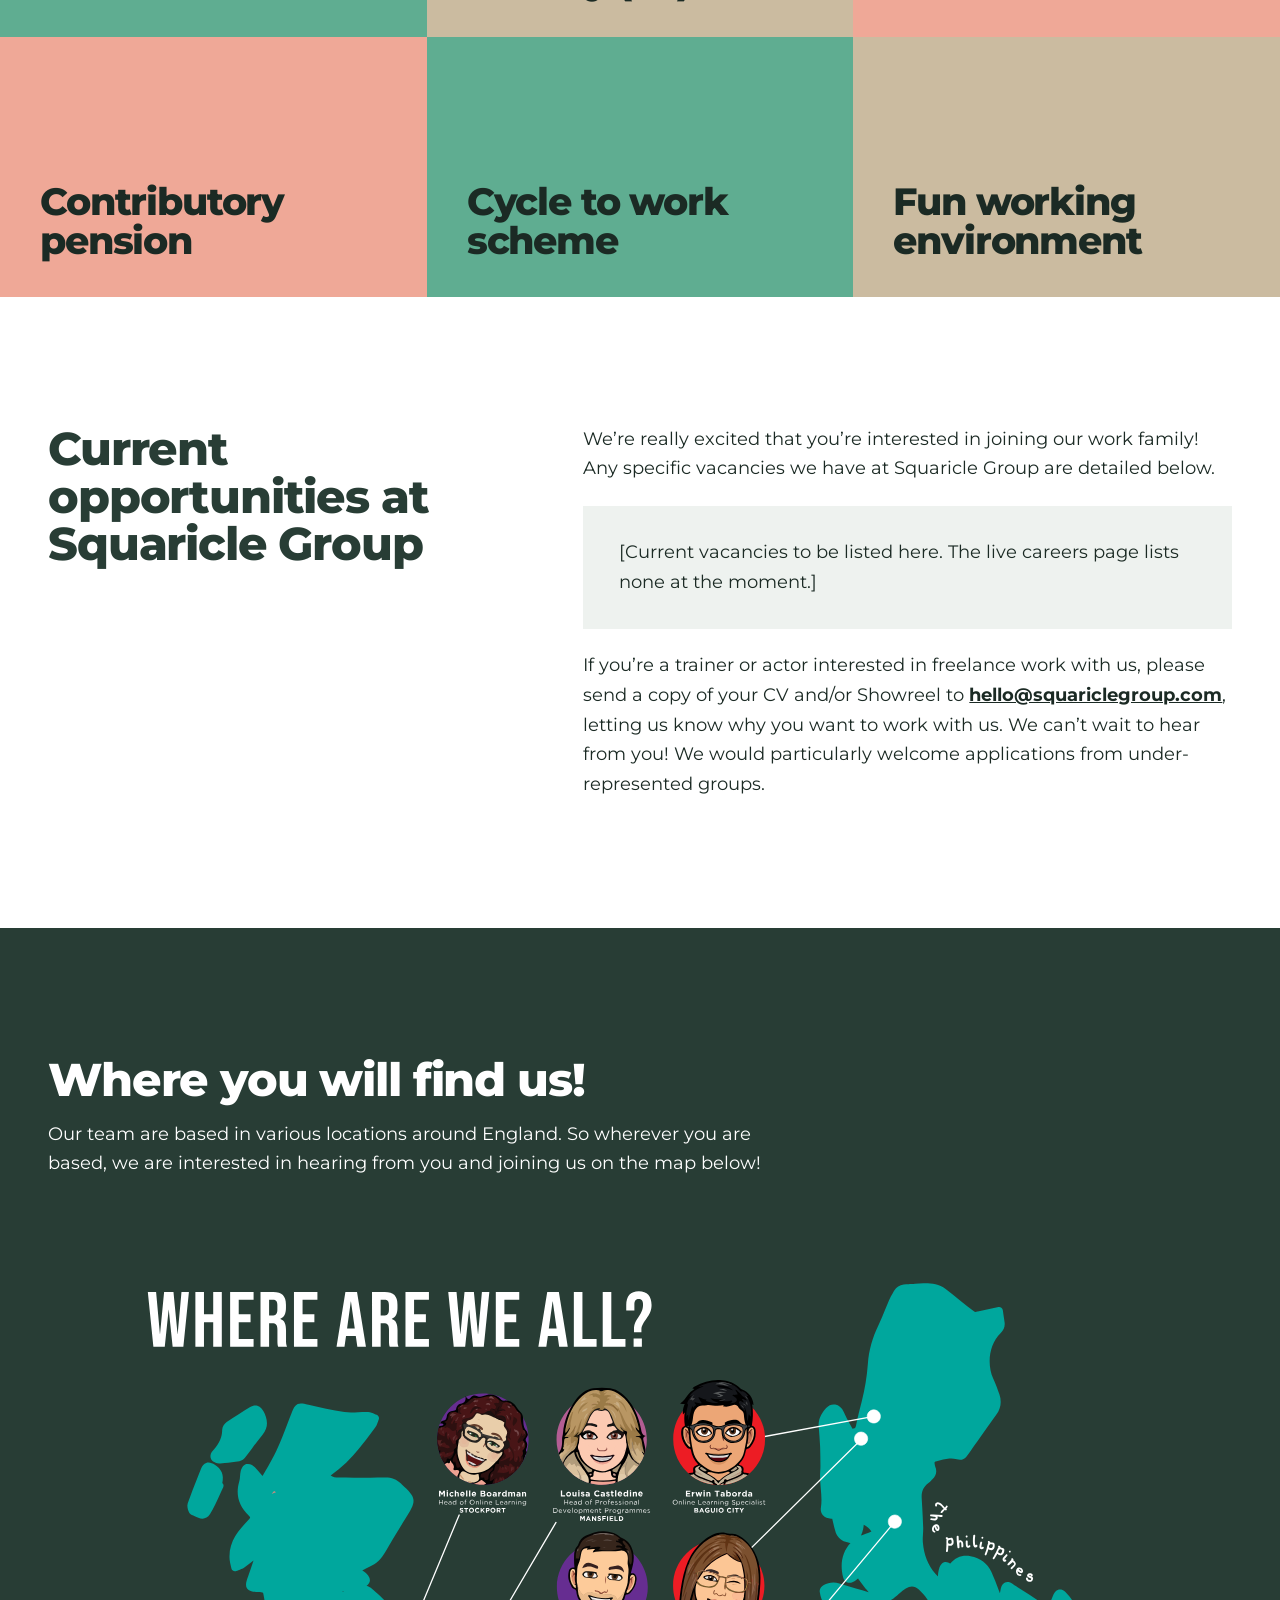
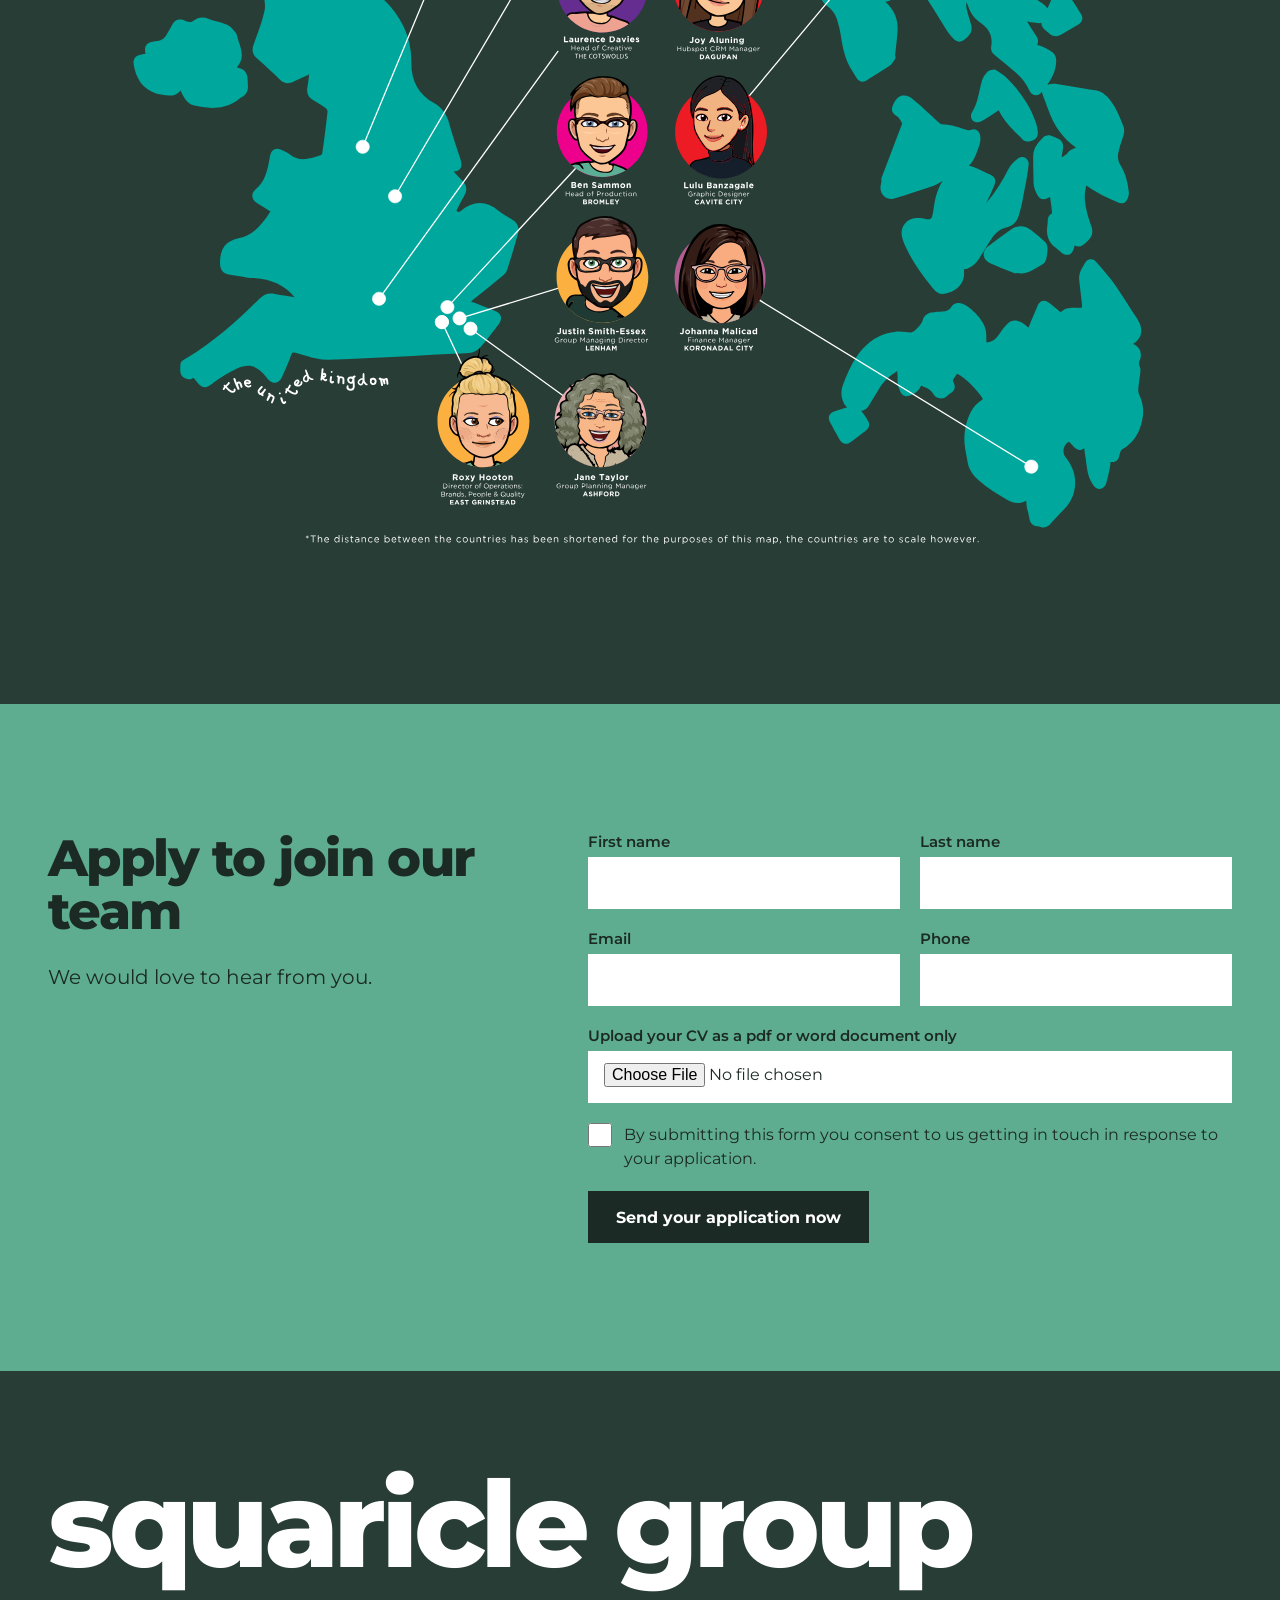
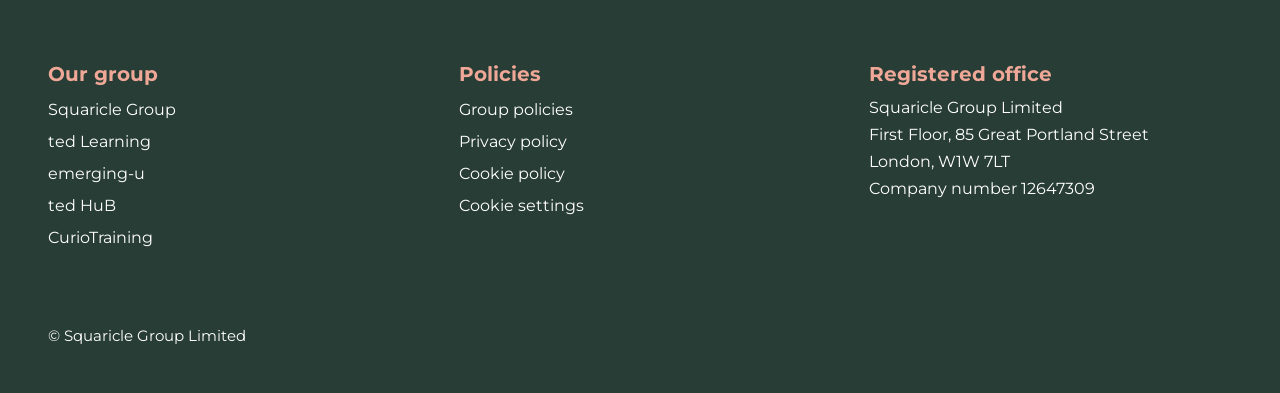
==== commit 3bec5d88: "Careers: use the SVG map directly on the brand green; update Erwin and Johanna titles Co-Authored-By" ====
--- a/careers.html
+++ b/careers.html
@@ -85,11 +85,11 @@
 </div>
 </section>
 
-<section style="background:#eef2ef;padding:128px 0">
+<section class="dk" style="background:#283d35;padding:128px 0">
 <div class="wrap">
-<h2 class="h2">Where you will find us!</h2>
-<p class="p" style="margin-top:16px;max-width:760px">Our team are based in various locations around England. So wherever you are based, we are interested in hearing from you and joining us on the map below!</p>
-<img src="assets/img/team-map-sept-26.jpg" alt="Map showing where the Squaricle Group family are based, in the United Kingdom and the Philippines" style="display:block;width:100%;max-width:1100px;height:auto;margin:56px auto 0;background:#ffffff">
+<h2 class="h2" style="color:#ffffff">Where you will find us!</h2>
+<p style="margin:16px 0 0;max-width:760px;font-size:18px;line-height:1.65;color:#ffffff">Our team are based in various locations around England. So wherever you are based, we are interested in hearing from you and joining us on the map below!</p>
+<img width="1703" height="1457" src="assets/img/team-map-sept-26.svg" alt="Map showing where the Squaricle Group family are based, in the United Kingdom and the Philippines" style="display:block;width:100%;max-width:1100px;height:auto;margin:56px auto 0">
 </div>
 </section>
 
@@ -135,6 +135,7 @@
 </footer>
 
 </div>
+<script type="text/plain" data-consent="statistics" src="js/analytics.js"></script>
 <script src="js/consent.js" defer></script>
 <script src="js/site.js" defer></script>
 </body>
--- a/css/site.css
+++ b/css/site.css
@@ -131,6 +131,91 @@
 .chip[aria-pressed="true"] { background: #283d35; color: #ffffff; }
 .card[hidden] { display: none; }
 
+/* Visually hidden text */
+.vh { position: absolute; width: 1px; height: 1px; margin: -1px; padding: 0; overflow: hidden; clip: rect(0 0 0 0); white-space: nowrap; border: 0; }
+
+/* Play badge on project thumbnails */
+.thumb { position: relative; }
+.thumb .play {
+  position: absolute;
+  left: 50%;
+  top: 50%;
+  width: 64px;
+  height: 64px;
+  margin: -32px 0 0 -32px;
+  border-radius: 50%;
+  background: rgba(40, 61, 53, 0.92);
+}
+.thumb .play::after {
+  content: "";
+  position: absolute;
+  left: 25px;
+  top: 19px;
+  border-style: solid;
+  border-width: 13px 0 13px 20px;
+  border-color: transparent transparent transparent #ffffff;
+}
+.card-link:hover .play { background: #efa897; }
+.card-link:hover .play::after { border-left-color: #1b2a24; }
+
+/* Video pop-up */
+.sg-video {
+  width: min(1100px, calc(100vw - 32px));
+  max-height: calc(100vh - 32px);
+  padding: 0;
+  border: 0;
+  background: #1b2a24;
+  color: #ffffff;
+  overflow: visible;
+}
+.sg-video::backdrop { background: rgba(27, 42, 36, 0.88); }
+.sg-video-frame { position: relative; width: 100%; aspect-ratio: 16 / 9; background: #000000; }
+.sg-video-frame iframe { position: absolute; inset: 0; width: 100%; height: 100%; border: 0; }
+.sg-video-bar { display: flex; align-items: center; justify-content: space-between; gap: 16px; padding: 12px 12px 12px 20px; font-family: 'Montserrat', system-ui, sans-serif; }
+.sg-video-title { margin: 0; font-size: 16px; font-weight: 700; line-height: 1.3; }
+.sg-video-close {
+  flex: none;
+  min-width: 48px;
+  min-height: 48px;
+  padding: 0 18px;
+  border: 0;
+  border-radius: 0;
+  background: #efa897;
+  color: #1b2a24;
+  font-family: inherit;
+  font-size: 16px;
+  font-weight: 700;
+  cursor: pointer;
+}
+.sg-video-close:focus-visible { outline: 3px solid #fcb040; outline-offset: 3px; }
+.sg-video-note { margin: 0; padding: 0 20px 14px; font-family: 'Montserrat', system-ui, sans-serif; font-size: 13px; opacity: 0.85; }
+
+/* Photo montage: a slow, endless slide, like the original site (one full loop every 20 seconds) */
+.marquee { overflow: hidden; margin-top: 64px; }
+.marquee-track { display: flex; width: max-content; animation: sg-marquee 20s linear infinite; }
+.marquee:hover .marquee-track,
+.marquee.paused .marquee-track { animation-play-state: paused; }
+.marquee-item { display: block; flex: none; width: auto; height: 528px; max-width: none; }
+@keyframes sg-marquee { from { transform: translateX(0); } to { transform: translateX(-25%); } }
+.marquee-toggle {
+  min-height: 44px;
+  padding: 0 18px;
+  border: 0;
+  background: #eef2ef;
+  color: #1b2a24;
+  font-family: inherit;
+  font-size: 15px;
+  font-weight: 700;
+  cursor: pointer;
+}
+.marquee-toggle:hover { background: #fcb040; }
+@media (max-width: 900px) { .marquee-item { height: 300px; } }
+@media (prefers-reduced-motion: reduce) {
+  .marquee { overflow-x: auto; }
+  .marquee-track { animation: none; }
+  .marquee-item[aria-hidden="true"], .marquee-toggle { display: none; }
+}
+
 /* Hero video */
 .herovid[hidden] { display: none; }
 @media (prefers-reduced-motion: reduce) {
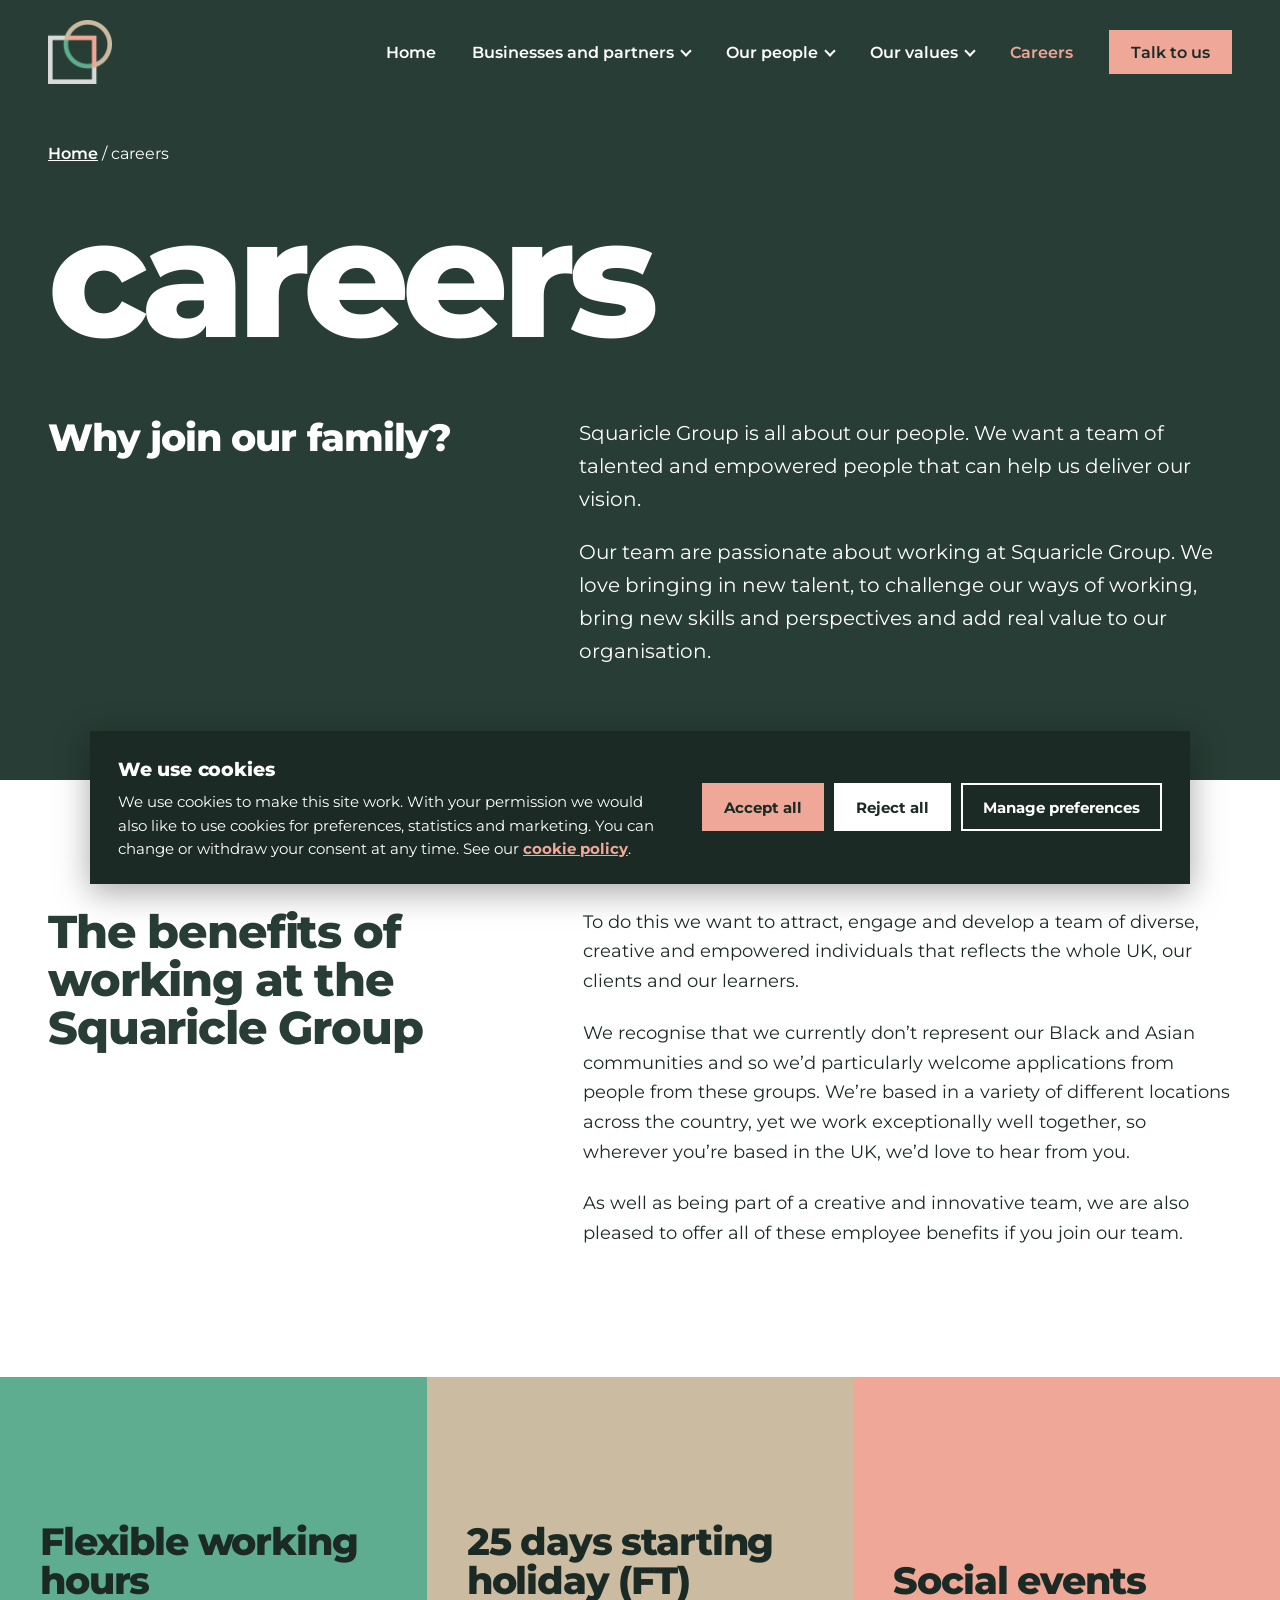
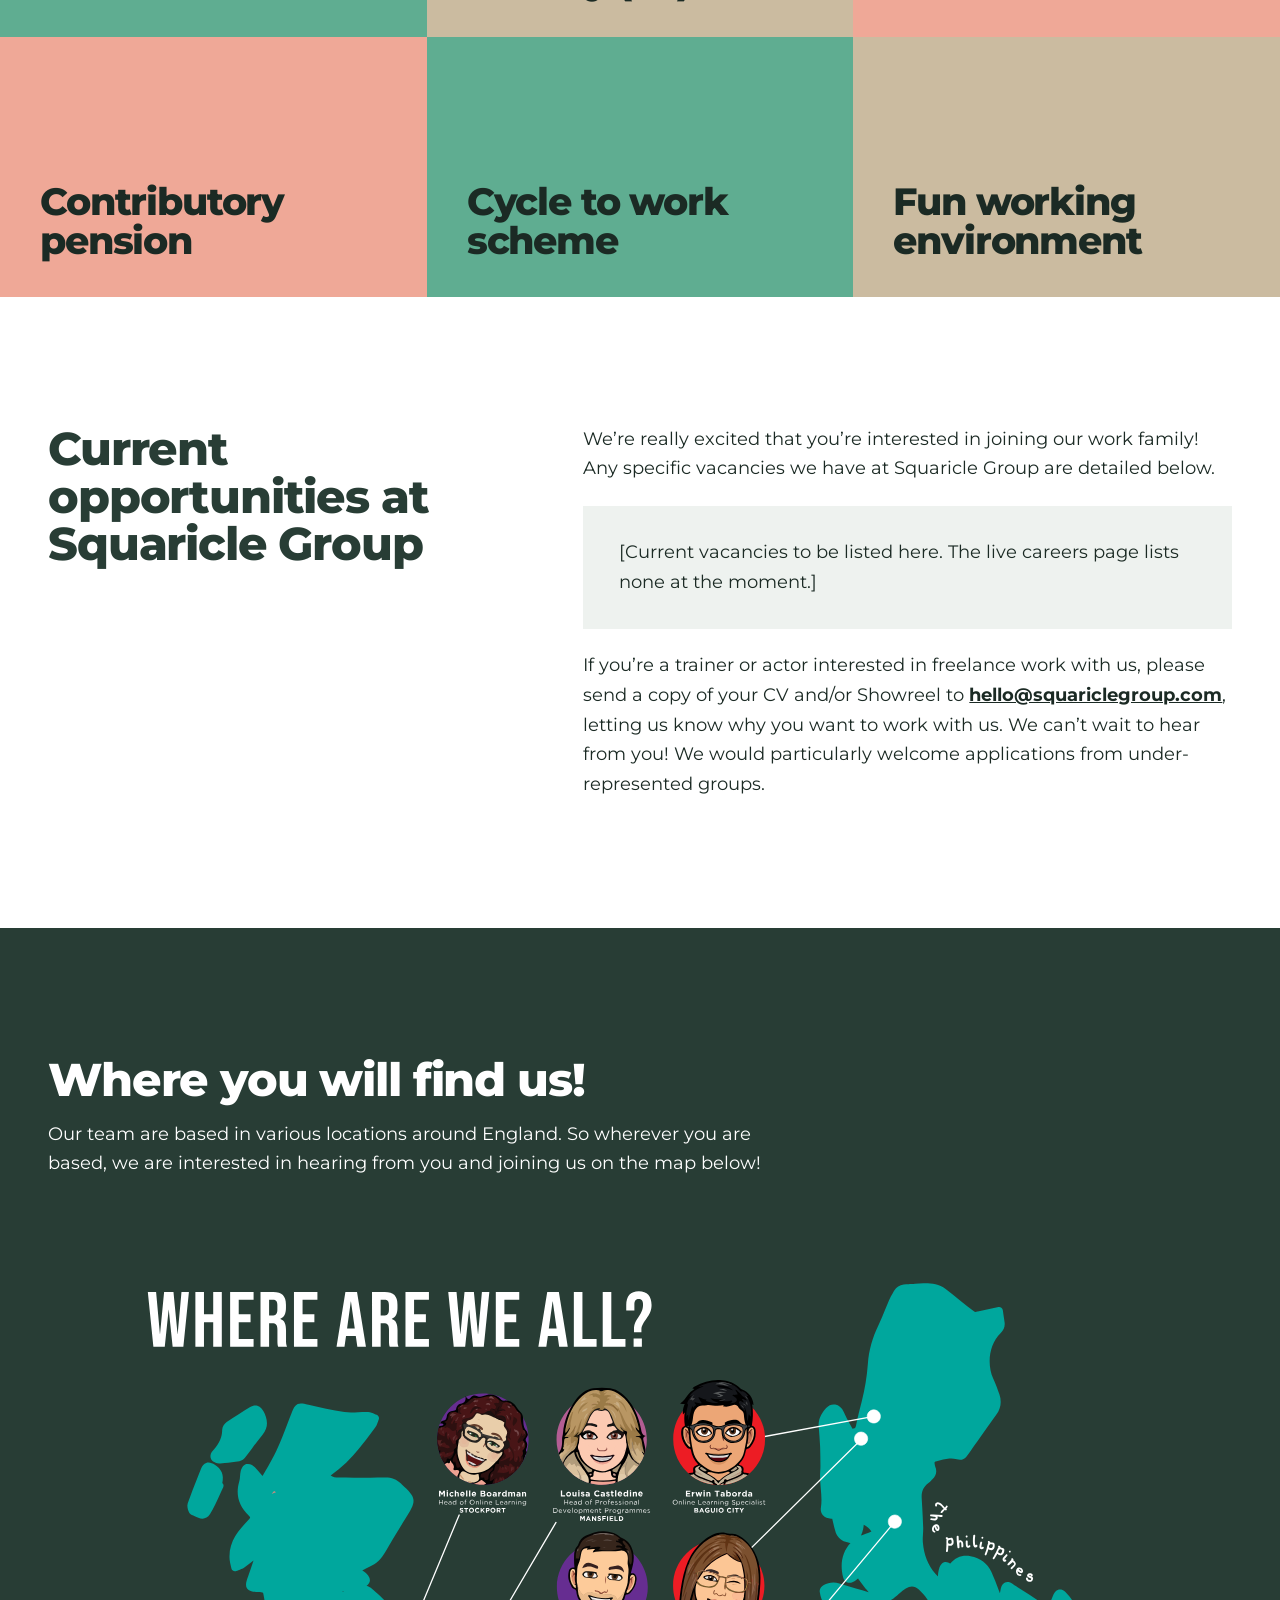
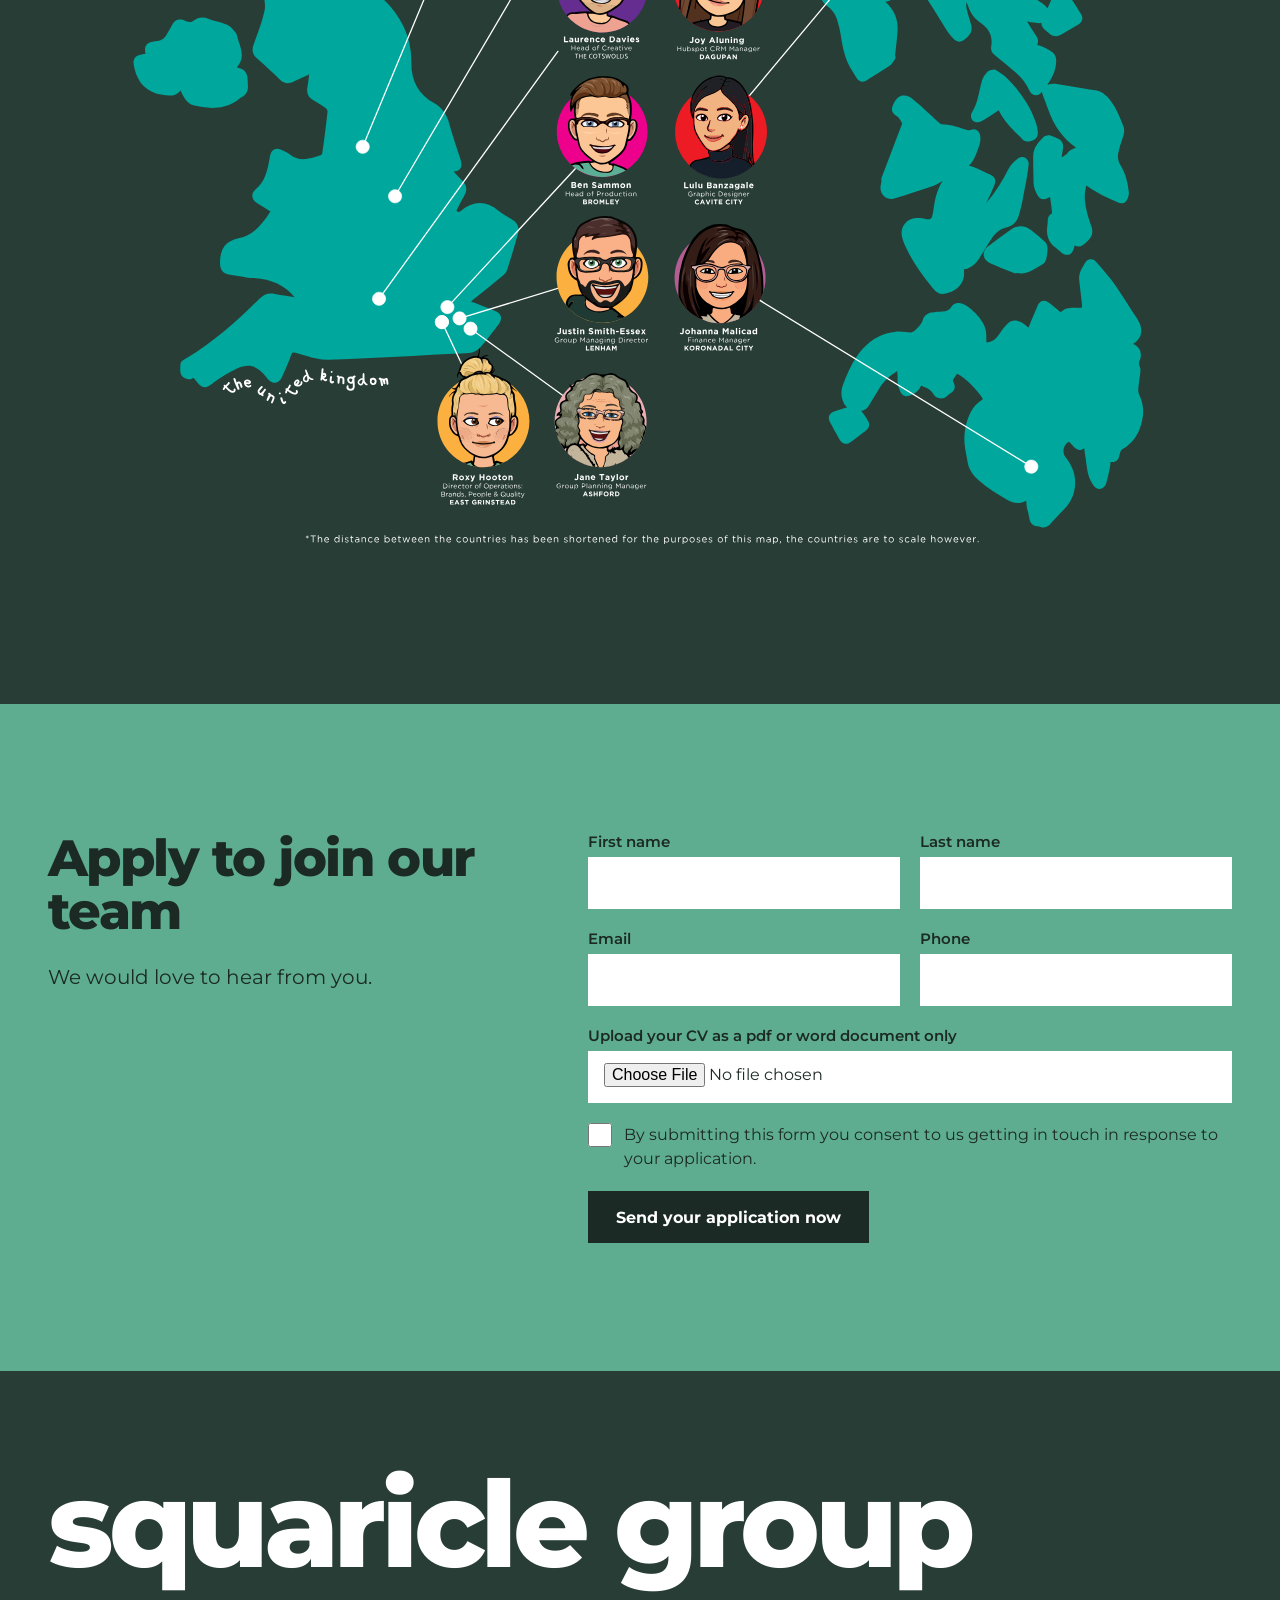
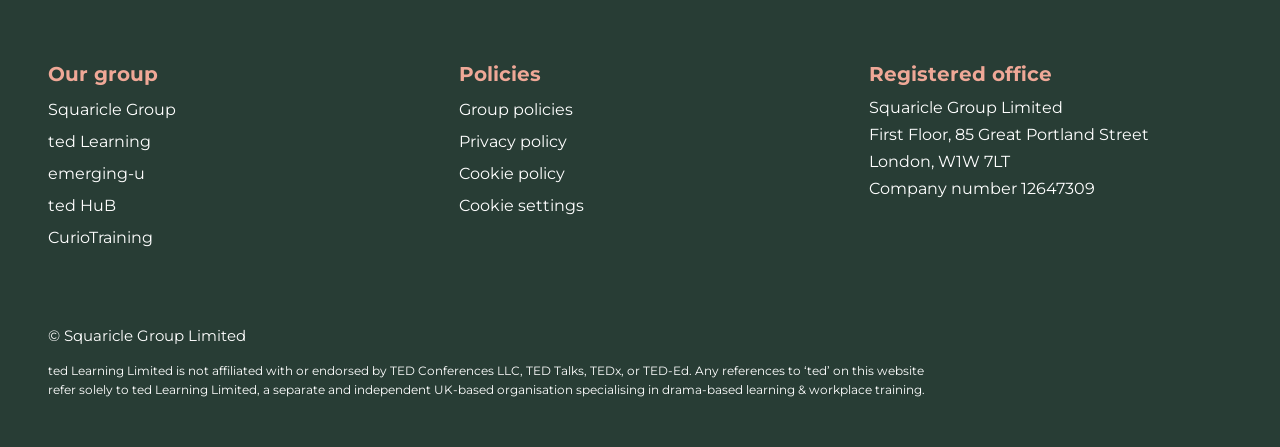
==== commit ac237557: "Footer: add ted Learning non-affiliation notice in small print after the copyright line Co-Authored-" ====
--- a/careers.html
+++ b/careers.html
@@ -131,6 +131,7 @@
 </div>
 </div>
 <p style="margin:72px 0 0;font-size:15px;color:#ffffff">© Squaricle Group Limited</p>
+<p style="margin:16px 0 0;max-width:900px;font-size:12px;line-height:1.6;color:#ffffff">ted Learning Limited is not affiliated with or endorsed by TED Conferences LLC, TED Talks, TEDx, or TED-Ed. Any references to ‘ted’ on this website refer solely to ted Learning Limited, a separate and independent UK-based organisation specialising in drama-based learning &amp; workplace training.</p>
 </div>
 </footer>
 
--- a/css/site.css
+++ b/css/site.css
@@ -193,27 +193,14 @@
 /* Photo montage: a slow, endless slide, like the original site (one full loop every 20 seconds) */
 .marquee { overflow: hidden; margin-top: 64px; }
 .marquee-track { display: flex; width: max-content; animation: sg-marquee 20s linear infinite; }
-.marquee:hover .marquee-track,
-.marquee.paused .marquee-track { animation-play-state: paused; }
+.marquee:hover .marquee-track { animation-play-state: paused; }
 .marquee-item { display: block; flex: none; width: auto; height: 528px; max-width: none; }
 @keyframes sg-marquee { from { transform: translateX(0); } to { transform: translateX(-25%); } }
-.marquee-toggle {
-  min-height: 44px;
-  padding: 0 18px;
-  border: 0;
-  background: #eef2ef;
-  color: #1b2a24;
-  font-family: inherit;
-  font-size: 15px;
-  font-weight: 700;
-  cursor: pointer;
-}
-.marquee-toggle:hover { background: #fcb040; }
 @media (max-width: 900px) { .marquee-item { height: 300px; } }
 @media (prefers-reduced-motion: reduce) {
   .marquee { overflow-x: auto; }
   .marquee-track { animation: none; }
-  .marquee-item[aria-hidden="true"], .marquee-toggle { display: none; }
+  .marquee-item[aria-hidden="true"] { display: none; }
 }
 
 /* Hero video */
@@ -237,3 +224,18 @@
 }
 .form-status[hidden] { display: none; }
 .form-status.error { background: #1b2a24; color: #ffffff; }
+
+/* Client logos: two rows that slide in opposite directions (the logos are white, so they sit on the dark green band) */
+.logos { margin-top: 56px; overflow: hidden; }
+.logo-row { overflow: hidden; }
+.logo-track { display: flex; width: max-content; animation: sg-logos 90s linear infinite; }
+.logo-row.rev .logo-track { animation-direction: reverse; animation-duration: 100s; }
+.logos:hover .logo-track { animation-play-state: paused; }
+.logo-track img { display: block; flex: none; width: 150px; height: 150px; margin: 0 6px; }
+@keyframes sg-logos { from { transform: translateX(0); } to { transform: translateX(-50%); } }
+@media (max-width: 900px) { .logo-track img { width: 110px; height: 110px; margin: 0 4px; } }
+@media (prefers-reduced-motion: reduce) {
+  .logo-row { overflow-x: auto; }
+  .logo-track { animation: none; }
+  .logo-track img[aria-hidden="true"] { display: none; }
+}
